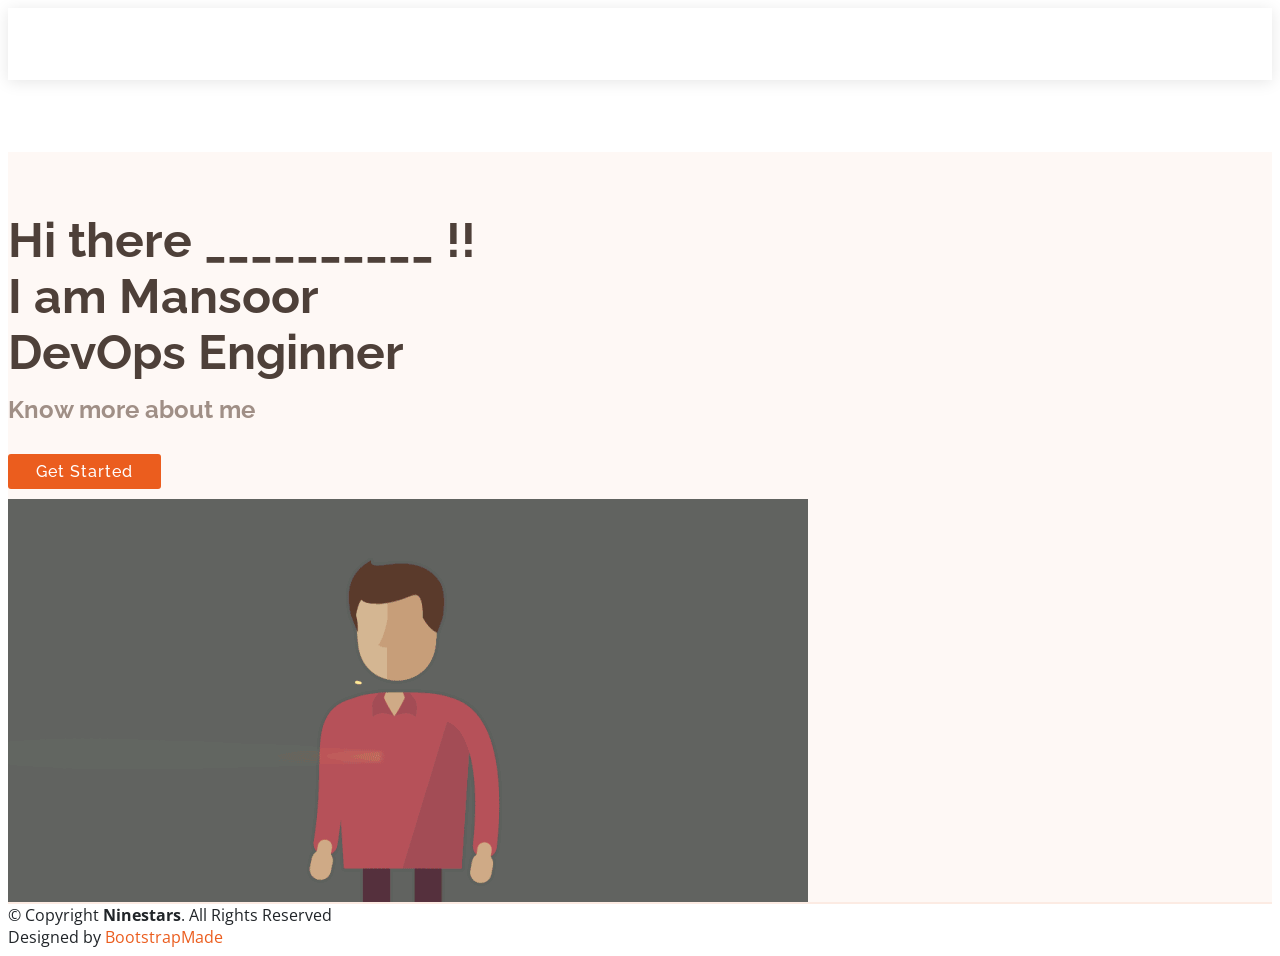
==== index.html @ b48081fa "new" ====
<!DOCTYPE html>
<html lang="en">

<head>
  <meta charset="utf-8">
  <meta content="width=device-width, initial-scale=1.0" name="viewport">

  <title>Mansoor Ali</title>
  <meta content="" name="description">
  <meta content="" name="keywords">

  <!-- Favicons -->
  <link href="assets/img/favicon.png" rel="icon">
  <link href="assets/img/apple-touch-icon.png" rel="apple-touch-icon">

  <!-- Google Fonts -->
  <link href="https://fonts.googleapis.com/css?family=Open+Sans:300,300i,400,400i,600,600i,700,700i|Raleway:300,300i,400,400i,600,600i,700,700i" rel="stylesheet">

  <!-- Vendor CSS Files -->
  <link href="assets/vendor/aos/aos.css" rel="stylesheet">
  <link href="assets/vendor/bootstrap/css/bootstrap.min.css" rel="stylesheet">
  <link href="assets/vendor/bootstrap-icons/bootstrap-icons.css" rel="stylesheet">
  <link href="assets/vendor/boxicons/css/boxicons.min.css" rel="stylesheet">
  <link href="assets/vendor/glightbox/css/glightbox.min.css" rel="stylesheet">
  <link href="assets/vendor/swiper/swiper-bundle.min.css" rel="stylesheet">

  <!-- Template Main CSS File -->
  <link href="assets/css/style.css" rel="stylesheet">

  <!-- =======================================================
  * Template Name: Ninestars - v4.1.0
  * Template URL: https://bootstrapmade.com/ninestars-free-bootstrap-3-theme-for-creative/
  * Author: BootstrapMade.com
  * License: https://bootstrapmade.com/license/
  ======================================================== -->
</head>

<body>

  <!-- ======= Header ======= -->
  <header id="header" class="fixed-top d-flex align-items-center">
    <div class="container d-flex align-items-center justify-content-between">

      <div class="logo">
        <h1 class="text-light"><a href="index.html"><span></span></a></h1>
        <!-- Uncomment below if you prefer to use an image logo -->
        <!-- <a href="index.html"><img src="assets/img/logo.png" alt="" class="img-fluid"></a>-->
      </div>
<!--
      <nav id="navbar" class="navbar">
        <ul>
          <li><a class="nav-link scrollto active" href="#hero">Home</a></li>
          <li><a class="nav-link scrollto" href="#about">About Us</a></li>
          <li><a class="nav-link scrollto" href="#services">Services</a></li>
          <li><a class="nav-link scrollto" href="#portfolio">Portfolio</a></li>
          <li><a class="nav-link scrollto" href="#team">Team</a></li>
          <li class="dropdown"><a href="#"><span>Drop Down</span> <i class="bi bi-chevron-down"></i></a>
            <ul>
              <li><a href="#">Drop Down 1</a></li>
              <li class="dropdown"><a href="#"><span>Deep Drop Down</span> <i class="bi bi-chevron-right"></i></a>
                <ul>
                  <li><a href="#">Deep Drop Down 1</a></li>
                  <li><a href="#">Deep Drop Down 2</a></li>
                  <li><a href="#">Deep Drop Down 3</a></li>
                  <li><a href="#">Deep Drop Down 4</a></li>
                  <li><a href="#">Deep Drop Down 5</a></li>
                </ul>
              </li>
              <li><a href="#">Drop Down 2</a></li>
              <li><a href="#">Drop Down 3</a></li>
              <li><a href="#">Drop Down 4</a></li>
            </ul>
          </li>
          <li><a class="nav-link scrollto" href="#contact">Contact</a></li>
          <li><a class="getstarted scrollto" href="#about">Get Started</a></li>
        </ul>
        <i class="bi bi-list mobile-nav-toggle"></i>
      </nav>
    -->
    </div>
  </header><!-- End Header -->

  <!-- ======= Hero Section ======= -->
  <section id="hero" class="d-flex align-items-center">

    <div class="container">
      <div class="row gy-4">
        <div class="col-lg-6 order-2 order-lg-1 d-flex flex-column justify-content-center">
          <h1>Hi there __________ !!</h1>
          <h1>I am Mansoor</h1>
          <h1>DevOps Enginner</h1>
          <div>
            <h2>Know more about me</h2>
            <a href="#about" class="btn-get-started scrollto">Get Started</a>
          </div>
        </div>
        <div class="col-lg-6 order-1 order-lg-2 TssN.gif">
          <img src="assets/img/TssN.gif" class="img-fluid animated" alt="">
        </div>
      </div>
    </div>

  </section><!-- End Hero -->

  <main id="main">

    <!-- ======= About Section ======= 
    <section id="about" class="about">
      <div class="container">

        <div class="row justify-content-between">
          <div class="col-lg-5 d-flex align-items-center justify-content-center about-img">
            <img src="assets/img/about-img.svg" class="img-fluid" alt="" data-aos="zoom-in">
          </div>
          <div class="col-lg-6 pt-5 pt-lg-0">
            <h3 data-aos="fade-up">Voluptatem dignissimos provident quasi</h3>
            <p data-aos="fade-up" data-aos-delay="100">
              Lorem ipsum dolor sit amet, consectetur adipiscing elit, sed do eiusmod tempor incididunt ut labore et dolore magna aliqua. Duis aute irure dolor in reprehenderit
            </p>
            <div class="row">
              <div class="col-md-6" data-aos="fade-up" data-aos-delay="100">
                <i class="bx bx-receipt"></i>
                <h4>Corporis voluptates sit</h4>
                <p>Consequuntur sunt aut quasi enim aliquam quae harum pariatur laboris nisi ut aliquip</p>
              </div>
              <div class="col-md-6" data-aos="fade-up" data-aos-delay="200">
                <i class="bx bx-cube-alt"></i>
                <h4>Ullamco laboris nisi</h4>
                <p>Excepteur sint occaecat cupidatat non proident, sunt in culpa qui officia deserunt</p>
              </div>
            </div>
          </div>
        </div>

      </div>
    </section> End About Section -->

    <!-- ======= Services Section ======= 
    <section id="services" class="services section-bg">
      <div class="container" data-aos="fade-up">

        <div class="section-title">
          <h2>Services</h2>
          <p>Check out the great services we offer</p>
        </div>

        <div class="row">
          <div class="col-md-6 col-lg-3 d-flex align-items-stretch" data-aos="zoom-in" data-aos-delay="100">
            <div class="icon-box">
              <div class="icon"><i class="bx bxl-dribbble"></i></div>
              <h4 class="title"><a href="">Lorem Ipsum</a></h4>
              <p class="description">Voluptatum deleniti atque corrupti quos dolores et quas molestias excepturi sint occaecati cupiditate</p>
            </div>
          </div>

          <div class="col-md-6 col-lg-3 d-flex align-items-stretch" data-aos="zoom-in" data-aos-delay="200">
            <div class="icon-box">
              <div class="icon"><i class="bx bx-file"></i></div>
              <h4 class="title"><a href="">Sed ut perspiciatis</a></h4>
              <p class="description">Duis aute irure dolor in reprehenderit in voluptate velit esse cillum dolore eu fugiat nulla</p>
            </div>
          </div>

          <div class="col-md-6 col-lg-3 d-flex align-items-stretch" data-aos="zoom-in" data-aos-delay="300">
            <div class="icon-box">
              <div class="icon"><i class="bx bx-tachometer"></i></div>
              <h4 class="title"><a href="">Magni Dolores</a></h4>
              <p class="description">Excepteur sint occaecat cupidatat non proident, sunt in culpa qui officia deserunt mollit anim</p>
            </div>
          </div>

          <div class="col-md-6 col-lg-3 d-flex align-items-stretch" data-aos="zoom-in" data-aos-delay="400">
            <div class="icon-box">
              <div class="icon"><i class="bx bx-world"></i></div>
              <h4 class="title"><a href="">Nemo Enim</a></h4>
              <p class="description">At vero eos et accusamus et iusto odio dignissimos ducimus qui blanditiis praesentium voluptatum</p>
            </div>
          </div>

        </div>

      </div>
    </section> End Services Section -->

    <!-- ======= Portfolio Section ======= 
    <section id="portfolio" class="portfolio">
      <div class="container" data-aos="fade-up">

        <div class="section-title">
          <h2>Portfolio</h2>
          <p>Check out our beautifull portfolio</p>
        </div>

        <div class="row" data-aos="fade-up" data-aos-delay="100">
          <div class="col-lg-12">
            <ul id="portfolio-flters">
              <li data-filter="*" class="filter-active">All</li>
              <li data-filter=".filter-app">App</li>
              <li data-filter=".filter-card">Card</li>
              <li data-filter=".filter-web">Web</li>
            </ul>
          </div>
        </div>

        <div class="row portfolio-container" data-aos="fade-up" data-aos-delay="200">

          <div class="col-lg-4 col-md-6 portfolio-item filter-app">
            <div class="portfolio-wrap">
              <img src="assets/img/portfolio/portfolio-1.jpg" class="img-fluid" alt="">
              <div class="portfolio-links">
                <a href="assets/img/portfolio/portfolio-1.jpg" data-galleryery="portfolioGallery" class="portfolio-lightbox" title="App 1"><i class="bi bi-plus"></i></a>
                <a href="portfolio-details.html" title="More Details"><i class="bi bi-link"></i></a>
              </div>
              <div class="portfolio-info">
                <h4>App 1</h4>
                <p>App</p>
              </div>
            </div>
          </div>

          <div class="col-lg-4 col-md-6 portfolio-item filter-web">
            <div class="portfolio-wrap">
              <img src="assets/img/portfolio/portfolio-2.jpg" class="img-fluid" alt="">
              <div class="portfolio-links">
                <a href="assets/img/portfolio/portfolio-2.jpg" data-galleryery="portfolioGallery" class="portfolio-lightbox" title="Web 3"><i class="bi bi-plus"></i></a>
                <a href="portfolio-details.html" title="More Details"><i class="bi bi-link"></i></a>
              </div>
              <div class="portfolio-info">
                <h4>Web 3</h4>
                <p>Web</p>
              </div>
            </div>
          </div>

          <div class="col-lg-4 col-md-6 portfolio-item filter-app">
            <div class="portfolio-wrap">
              <img src="assets/img/portfolio/portfolio-3.jpg" class="img-fluid" alt="">
              <div class="portfolio-links">
                <a href="assets/img/portfolio/portfolio-3.jpg" data-galleryery="portfolioGallery" class="portfolio-lightbox" title="App 2"><i class="bi bi-plus"></i></a>
                <a href="portfolio-details.html" title="More Details"><i class="bi bi-link"></i></a>
              </div>
              <div class="portfolio-info">
                <h4>App 2</h4>
                <p>App</p>
              </div>
            </div>
          </div>

          <div class="col-lg-4 col-md-6 portfolio-item filter-card">
            <div class="portfolio-wrap">
              <img src="assets/img/portfolio/portfolio-4.jpg" class="img-fluid" alt="">
              <div class="portfolio-links">
                <a href="assets/img/portfolio/portfolio-4.jpg" data-galleryery="portfolioGallery" class="portfolio-lightbox" title="Card 2"><i class="bi bi-plus"></i></a>
                <a href="portfolio-details.html" title="More Details"><i class="bi bi-link"></i></a>
              </div>
              <div class="portfolio-info">
                <h4>Card 2</h4>
                <p>Card</p>
              </div>
            </div>
          </div>

          <div class="col-lg-4 col-md-6 portfolio-item filter-web">
            <div class="portfolio-wrap">
              <img src="assets/img/portfolio/portfolio-5.jpg" class="img-fluid" alt="">
              <div class="portfolio-links">
                <a href="assets/img/portfolio/portfolio-5.jpg" data-galleryery="portfolioGallery" class="portfolio-lightbox" title="Web 2"><i class="bi bi-plus"></i></a>
                <a href="portfolio-details.html" title="More Details"><i class="bi bi-link"></i></a>
              </div>
              <div class="portfolio-info">
                <h4>Web 2</h4>
                <p>Web</p>
              </div>
            </div>
          </div>

          <div class="col-lg-4 col-md-6 portfolio-item filter-app">
            <div class="portfolio-wrap">
              <img src="assets/img/portfolio/portfolio-6.jpg" class="img-fluid" alt="">
              <div class="portfolio-links">
                <a href="assets/img/portfolio/portfolio-6.jpg" data-galleryery="portfolioGallery" class="portfolio-lightbox" title="App 3"><i class="bi bi-plus"></i></a>
                <a href="portfolio-details.html" title="More Details"><i class="bi bi-link"></i></a>
              </div>
              <div class="portfolio-info">
                <h4>App 3</h4>
                <p>App</p>
              </div>
            </div>
          </div>

          <div class="col-lg-4 col-md-6 portfolio-item filter-card">
            <div class="portfolio-wrap">
              <img src="assets/img/portfolio/portfolio-7.jpg" class="img-fluid" alt="">
              <div class="portfolio-links">
                <a href="assets/img/portfolio/portfolio-7.jpg" data-galleryery="portfolioGallery" class="portfolio-lightbox" title="Card 1"><i class="bi bi-plus"></i></a>
                <a href="portfolio-details.html" title="More Details"><i class="bi bi-link"></i></a>
              </div>
              <div class="portfolio-info">
                <h4>Card 1</h4>
                <p>Card</p>
              </div>
            </div>
          </div>

          <div class="col-lg-4 col-md-6 portfolio-item filter-card">
            <div class="portfolio-wrap">
              <img src="assets/img/portfolio/portfolio-8.jpg" class="img-fluid" alt="">
              <div class="portfolio-links">
                <a href="assets/img/portfolio/portfolio-8.jpg" data-galleryery="portfolioGallery" class="portfolio-lightbox" title="Card 3"><i class="bi bi-plus"></i></a>
                <a href="portfolio-details.html" title="More Details"><i class="bi bi-link"></i></a>
              </div>
              <div class="portfolio-info">
                <h4>Card 3</h4>
                <p>Card</p>
              </div>
            </div>
          </div>

          <div class="col-lg-4 col-md-6 portfolio-item filter-web">
            <div class="portfolio-wrap">
              <img src="assets/img/portfolio/portfolio-9.jpg" class="img-fluid" alt="">
              <div class="portfolio-links">
                <a href="assets/img/portfolio/portfolio-9.jpg" data-galleryery="portfolioGallery" class="portfolio-lightbox" title="Web 3"><i class="bi bi-plus"></i></a>
                <a href="portfolio-details.html" title="More Details"><i class="bi bi-link"></i></a>
              </div>
              <div class="portfolio-info">
                <h4>Web 3</h4>
                <p>Web</p>
              </div>
            </div>
          </div>

        </div>

      </div>
    </section> End Portfolio Section -->

    <!-- ======= F.A.Q Section ======= 
    <section id="faq" class="faq section-bg">
      <div class="container" data-aos="fade-up">

        <div class="section-title">
          <h2>F.A.Q</h2>
          <p>Frequently Asked Questions</p>
        </div>

        <ul class="faq-list" data-aos="fade-up" data-aos-delay="100">

          <li>
            <div data-bs-toggle="collapse" class="collapsed question" href="#faq1">Non consectetur a erat nam at lectus urna duis? <i class="bi bi-chevron-down icon-show"></i><i class="bi bi-chevron-up icon-close"></i></div>
            <div id="faq1" class="collapse" data-bs-parent=".faq-list">
              <p>
                Feugiat pretium nibh ipsum consequat. Tempus iaculis urna id volutpat lacus laoreet non curabitur gravida. Venenatis lectus magna fringilla urna porttitor rhoncus dolor purus non.
              </p>
            </div>
          </li>

          <li>
            <div data-bs-toggle="collapse" href="#faq2" class="collapsed question">Feugiat scelerisque varius morbi enim nunc faucibus a pellentesque? <i class="bi bi-chevron-down icon-show"></i><i class="bi bi-chevron-up icon-close"></i></div>
            <div id="faq2" class="collapse" data-bs-parent=".faq-list">
              <p>
                Dolor sit amet consectetur adipiscing elit pellentesque habitant morbi. Id interdum velit laoreet id donec ultrices. Fringilla phasellus faucibus scelerisque eleifend donec pretium. Est pellentesque elit ullamcorper dignissim. Mauris ultrices eros in cursus turpis massa tincidunt dui.
              </p>
            </div>
          </li>

          <li>
            <div data-bs-toggle="collapse" href="#faq3" class="collapsed question">Dolor sit amet consectetur adipiscing elit pellentesque habitant morbi? <i class="bi bi-chevron-down icon-show"></i><i class="bi bi-chevron-up icon-close"></i></div>
            <div id="faq3" class="collapse" data-bs-parent=".faq-list">
              <p>
                Eleifend mi in nulla posuere sollicitudin aliquam ultrices sagittis orci. Faucibus pulvinar elementum integer enim. Sem nulla pharetra diam sit amet nisl suscipit. Rutrum tellus pellentesque eu tincidunt. Lectus urna duis convallis convallis tellus. Urna molestie at elementum eu facilisis sed odio morbi quis
              </p>
            </div>
          </li>

          <li>
            <div data-bs-toggle="collapse" href="#faq4" class="collapsed question">Ac odio tempor orci dapibus. Aliquam eleifend mi in nulla? <i class="bi bi-chevron-down icon-show"></i><i class="bi bi-chevron-up icon-close"></i></div>
            <div id="faq4" class="collapse" data-bs-parent=".faq-list">
              <p>
                Dolor sit amet consectetur adipiscing elit pellentesque habitant morbi. Id interdum velit laoreet id donec ultrices. Fringilla phasellus faucibus scelerisque eleifend donec pretium. Est pellentesque elit ullamcorper dignissim. Mauris ultrices eros in cursus turpis massa tincidunt dui.
              </p>
            </div>
          </li>

          <li>
            <div data-bs-toggle="collapse" href="#faq5" class="collapsed question">Tempus quam pellentesque nec nam aliquam sem et tortor consequat? <i class="bi bi-chevron-down icon-show"></i><i class="bi bi-chevron-up icon-close"></i></div>
            <div id="faq5" class="collapse" data-bs-parent=".faq-list">
              <p>
                Molestie a iaculis at erat pellentesque adipiscing commodo. Dignissim suspendisse in est ante in. Nunc vel risus commodo viverra maecenas accumsan. Sit amet nisl suscipit adipiscing bibendum est. Purus gravida quis blandit turpis cursus in
              </p>
            </div>
          </li>

          <li>
            <div data-bs-toggle="collapse" href="#faq6" class="collapsed question">Tortor vitae purus faucibus ornare. Varius vel pharetra vel turpis nunc eget lorem dolor? <i class="bi bi-chevron-down icon-show"></i><i class="bi bi-chevron-up icon-close"></i></div>
            <div id="faq6" class="collapse" data-bs-parent=".faq-list">
              <p>
                Laoreet sit amet cursus sit amet dictum sit amet justo. Mauris vitae ultricies leo integer malesuada nunc vel. Tincidunt eget nullam non nisi est sit amet. Turpis nunc eget lorem dolor sed. Ut venenatis tellus in metus vulputate eu scelerisque. Pellentesque diam volutpat commodo sed egestas egestas fringilla phasellus faucibus. Nibh tellus molestie nunc non blandit massa enim nec.
              </p>
            </div>
          </li>

        </ul>

      </div>
    </section> End F.A.Q Section -->

    <!-- ======= Team Section ======= 
    <section id="team" class="team">
      <div class="container">

        <div class="section-title" data-aos="fade-up">
          <h2>Team</h2>
          <p>Our team is always here to help</p>
        </div>

        <div class="row">

          <div class="col-xl-3 col-lg-4 col-md-6" data-aos="zoom-in" data-aos-delay="100">
            <div class="member">
              <img src="assets/img/team/team-1.jpg" class="img-fluid" alt="">
              <div class="member-info">
                <div class="member-info-content">
                  <h4>Walter White</h4>
                  <span>Chief Executive Officer</span>
                </div>
                <div class="social">
                  <a href=""><i class="bi bi-twitter"></i></a>
                  <a href=""><i class="bi bi-facebook"></i></a>
                  <a href=""><i class="bi bi-instagram"></i></a>
                  <a href=""><i class="bi bi-linkedin"></i></a>
                </div>
              </div>
            </div>
          </div>

          <div class="col-xl-3 col-lg-4 col-md-6" data-aos="zoom-in" data-aos-delay="200">
            <div class="member">
              <img src="assets/img/team/team-2.jpg" class="img-fluid" alt="">
              <div class="member-info">
                <div class="member-info-content">
                  <h4>Sarah Jhonson</h4>
                  <span>Product Manager</span>
                </div>
                <div class="social">
                  <a href=""><i class="bi bi-twitter"></i></a>
                  <a href=""><i class="bi bi-facebook"></i></a>
                  <a href=""><i class="bi bi-instagram"></i></a>
                  <a href=""><i class="bi bi-linkedin"></i></a>
                </div>
              </div>
            </div>
          </div>

          <div class="col-xl-3 col-lg-4 col-md-6" data-aos="zoom-in" data-aos-delay="300">
            <div class="member">
              <img src="assets/img/team/team-3.jpg" class="img-fluid" alt="">
              <div class="member-info">
                <div class="member-info-content">
                  <h4>William Anderson</h4>
                  <span>CTO</span>
                </div>
                <div class="social">
                  <a href=""><i class="bi bi-twitter"></i></a>
                  <a href=""><i class="bi bi-facebook"></i></a>
                  <a href=""><i class="bi bi-instagram"></i></a>
                  <a href=""><i class="bi bi-linkedin"></i></a>
                </div>
              </div>
            </div>
          </div>

          <div class="col-xl-3 col-lg-4 col-md-6" data-aos="zoom-in" data-aos-delay="400">
            <div class="member">
              <img src="assets/img/team/team-4.jpg" class="img-fluid" alt="">
              <div class="member-info">
                <div class="member-info-content">
                  <h4>Amanda Jepson</h4>
                  <span>Accountant</span>
                </div>
                <div class="social">
                  <a href=""><i class="bi bi-twitter"></i></a>
                  <a href=""><i class="bi bi-facebook"></i></a>
                  <a href=""><i class="bi bi-instagram"></i></a>
                  <a href=""><i class="bi bi-linkedin"></i></a>
                </div>
              </div>
            </div>
          </div>

        </div>

      </div>
    </section> End Team Section -->

    <!-- ======= Clients Section ======= 
    <section id="clients" class="clients section-bg">
      <div class="container" data-aos="fade-up">

        <div class="section-title">
          <h2>Clients</h2>
          <p>They trusted us</p>
        </div>

        <div class="clients-slider swiper-container" data-aos="fade-up" data-aos-delay="100">
          <div class="swiper-wrapper align-items-center">
            <div class="swiper-slide"><img src="assets/img/clients/client-1.png" class="img-fluid" alt=""></div>
            <div class="swiper-slide"><img src="assets/img/clients/client-2.png" class="img-fluid" alt=""></div>
            <div class="swiper-slide"><img src="assets/img/clients/client-3.png" class="img-fluid" alt=""></div>
            <div class="swiper-slide"><img src="assets/img/clients/client-4.png" class="img-fluid" alt=""></div>
            <div class="swiper-slide"><img src="assets/img/clients/client-5.png" class="img-fluid" alt=""></div>
            <div class="swiper-slide"><img src="assets/img/clients/client-6.png" class="img-fluid" alt=""></div>
            <div class="swiper-slide"><img src="assets/img/clients/client-7.png" class="img-fluid" alt=""></div>
            <div class="swiper-slide"><img src="assets/img/clients/client-8.png" class="img-fluid" alt=""></div>
          </div>
          <div class="swiper-pagination"></div>
        </div>

      </div>
    </section> End Clients Section -->

    <!-- ======= Contact Us Section ======= 
    <section id="contact" class="contact">
      <div class="container" data-aos="fade-up">

        <div class="section-title">
          <h2>Contact Us</h2>
          <p>Contact us the get started</p>
        </div>

        <div class="row">

          <div class="col-lg-5 d-flex align-items-stretch" data-aos="fade-up" data-aos-delay="100">
            <div class="info">
              <div class="address">
                <i class="bi bi-geo-alt"></i>
                <h4>Location:</h4>
                <p>A108 Adam Street, New York, NY 535022</p>
              </div>

              <div class="email">
                <i class="bi bi-envelope"></i>
                <h4>Email:</h4>
                <p>info@example.com</p>
              </div>

              <div class="phone">
                <i class="bi bi-phone"></i>
                <h4>Call:</h4>
                <p>+1 5589 55488 55s</p>
              </div>

              <iframe src="https://www.google.com/maps/embed?pb=!1m14!1m8!1m3!1d12097.433213460943!2d-74.0062269!3d40.7101282!3m2!1i1024!2i768!4f13.1!3m3!1m2!1s0x0%3A0xb89d1fe6bc499443!2sDowntown+Conference+Center!5e0!3m2!1smk!2sbg!4v1539943755621" frameborder="0" style="border:0; width: 100%; height: 290px;" allowfullscreen></iframe>
            </div>

          </div>

          <div class="col-lg-7 mt-5 mt-lg-0 d-flex align-items-stretch" data-aos="fade-up" data-aos-delay="200">
            <form action="forms/contact.php" method="post" role="form" class="php-email-form">
              <div class="row">
                <div class="form-group col-md-6">
                  <label for="name">Your Name</label>
                  <input type="text" name="name" class="form-control" id="name" placeholder="Your Name" required>
                </div>
                <div class="form-group col-md-6 mt-3 mt-md-0">
                  <label for="name">Your Email</label>
                  <input type="email" class="form-control" name="email" id="email" placeholder="Your Email" required>
                </div>
              </div>
              <div class="form-group mt-3">
                <label for="name">Subject</label>
                <input type="text" class="form-control" name="subject" id="subject" placeholder="Subject" required>
              </div>
              <div class="form-group mt-3">
                <label for="name">Message</label>
                <textarea class="form-control" name="message" rows="10" required></textarea>
              </div>
              <div class="my-3">
                <div class="loading">Loading</div>
                <div class="error-message"></div>
                <div class="sent-message">Your message has been sent. Thank you!</div>
              </div>
              <div class="text-center"><button type="submit">Send Message</button></div>
            </form>
          </div>

        </div>

      </div>
    </section> End Contact Us Section -->

  </main><!-- End #main -->

  <!-- ======= Footer ======= -->
  <!--
  <footer id="footer">

    <div class="footer-newsletter">
      <div class="container">
        <div class="row justify-content-center">
          <div class="col-lg-6">
            <h4>Join Our Newsletter</h4>
            <p>Tamen quem nulla quae legam multos aute sint culpa legam noster magna</p>
            <form action="" method="post">
              <input type="email" name="email"><input type="submit" value="Subscribe">
            </form>
          </div>
        </div>
      </div>
    </div>

    <div class="footer-top">
      <div class="container">
        <div class="row">

          <div class="col-lg-3 col-md-6 footer-contact">
            <h3>Ninestars</h3>
            <p>
              A108 Adam Street <br>
              New York, NY 535022<br>
              United States <br><br>
              <strong>Phone:</strong> +1 5589 55488 55<br>
              <strong>Email:</strong> info@example.com<br>
            </p>
          </div>

          <div class="col-lg-3 col-md-6 footer-links">
            <h4>Useful Links</h4>
            <ul>
              <li><i class="bx bx-chevron-right"></i> <a href="#">Home</a></li>
              <li><i class="bx bx-chevron-right"></i> <a href="#">About us</a></li>
              <li><i class="bx bx-chevron-right"></i> <a href="#">Services</a></li>
              <li><i class="bx bx-chevron-right"></i> <a href="#">Terms of service</a></li>
              <li><i class="bx bx-chevron-right"></i> <a href="#">Privacy policy</a></li>
            </ul>
          </div>

          <div class="col-lg-3 col-md-6 footer-links">
            <h4>Our Services</h4>
            <ul>
              <li><i class="bx bx-chevron-right"></i> <a href="#">Web Design</a></li>
              <li><i class="bx bx-chevron-right"></i> <a href="#">Web Development</a></li>
              <li><i class="bx bx-chevron-right"></i> <a href="#">Product Management</a></li>
              <li><i class="bx bx-chevron-right"></i> <a href="#">Marketing</a></li>
              <li><i class="bx bx-chevron-right"></i> <a href="#">Graphic Design</a></li>
            </ul>
          </div>

          <div class="col-lg-3 col-md-6 footer-links">
            <h4>Our Social Networks</h4>
            <p>Cras fermentum odio eu feugiat lide par naso tierra videa magna derita valies</p>
            <div class="social-links mt-3">
              <a href="#" class="twitter"><i class="bx bxl-twitter"></i></a>
              <a href="#" class="facebook"><i class="bx bxl-facebook"></i></a>
              <a href="#" class="instagram"><i class="bx bxl-instagram"></i></a>
              <a href="#" class="google-plus"><i class="bx bxl-skype"></i></a>
              <a href="#" class="linkedin"><i class="bx bxl-linkedin"></i></a>
            </div>
          </div>

        </div>
      </div>
    </div>
  -->
    <div class="container py-4">
      <div class="copyright">
        &copy; Copyright <strong><span>Ninestars</span></strong>. All Rights Reserved
      </div>
  
      <div class="credits">
        <!-- All the links in the footer should remain intact. -->
        <!-- You can delete the links only if you purchased the pro version. -->
        <!-- Licensing information: https://bootstrapmade.com/license/ -->
        <!-- Purchase the pro version with working PHP/AJAX contact form: https://bootstrapmade.com/ninestars-free-bootstrap-3-theme-for-creative/ -->
        Designed by <a href="https://bootstrapmade.com/">BootstrapMade</a>
      </div>
    </div>
  </footer><!-- End Footer -->

  <a href="#" class="back-to-top d-flex align-items-center justify-content-center"><i class="bi bi-arrow-up-short"></i></a>

  <!-- Vendor JS Files -->
  <script src="assets/vendor/aos/aos.js"></script>
  <script src="assets/vendor/bootstrap/js/bootstrap.bundle.min.js"></script>
  <script src="assets/vendor/glightbox/js/glightbox.min.js"></script>
  <script src="assets/vendor/isotope-layout/isotope.pkgd.min.js"></script>
  <script src="assets/vendor/php-email-form/validate.js"></script>
  <script src="assets/vendor/swiper/swiper-bundle.min.js"></script>

  <!-- Template Main JS File -->
  <script src="assets/js/main.js"></script>

</body>

</html>
---- assets/css/style.css ----
/**
* Template Name: Ninestars - v4.1.0
* Template URL: https://bootstrapmade.com/ninestars-free-bootstrap-3-theme-for-creative/
* Author: BootstrapMade.com
* License: https://bootstrapmade.com/license/
*/

/*--------------------------------------------------------------
# General
--------------------------------------------------------------*/
body {
  font-family: "Open Sans", sans-serif;
  color: #212529;
}

a {
  color: #eb5d1e;
  text-decoration: none;
}

a:hover {
  color: #ef7f4d;
  text-decoration: none;
}

h1, h2, h3, h4, h5, h6, .font-primary {
  font-family: "Raleway", sans-serif;
}

/*--------------------------------------------------------------
# Back to top button
--------------------------------------------------------------*/
.back-to-top {
  position: fixed;
  visibility: hidden;
  opacity: 0;
  right: 15px;
  bottom: 15px;
  z-index: 99999;
  background: #eb5d1e;
  width: 40px;
  height: 40px;
  border-radius: 4px;
  transition: all 0.4s;
}

.back-to-top i {
  font-size: 24px;
  color: #fff;
  line-height: 0;
}

.back-to-top:hover {
  background: #ee7843;
  color: #fff;
}

.back-to-top.active {
  visibility: visible;
  opacity: 1;
}

/*--------------------------------------------------------------
# Disable aos animation delay on mobile devices
--------------------------------------------------------------*/
@media screen and (max-width: 768px) {
  [data-aos-delay] {
    transition-delay: 0 !important;
  }
}

/*--------------------------------------------------------------
# Header
--------------------------------------------------------------*/
#header {
  height: 72px;
  transition: all 0.5s;
  z-index: 997;
  transition: all 0.5s;
  background: #fff;
  box-shadow: 0px 2px 15px rgba(0, 0, 0, 0.1);
}

#header .logo h1 {
  font-size: 30px;
  margin: 0;
  line-height: 1;
  font-weight: 400;
  letter-spacing: 2px;
}

#header .logo h1 a, #header .logo h1 a:hover {
  color: #7a6960;
  text-decoration: none;
}

#header .logo img {
  padding: 0;
  margin: 0;
  max-height: 40px;
}

#main {
  margin-top: 72px;
}

/*--------------------------------------------------------------
# Navigation Menu
--------------------------------------------------------------*/
/**
* Desktop Navigation 
*/
.navbar {
  padding: 0;
}

.navbar ul {
  margin: 0;
  padding: 0;
  display: flex;
  list-style: none;
  align-items: center;
}

.navbar li {
  position: relative;
}

.navbar a {
  display: flex;
  align-items: center;
  justify-content: space-between;
  padding: 10px 0 10px 30px;
  font-size: 15px;
  color: #4e4039;
  white-space: nowrap;
  transition: 0.3s;
}

.navbar a i {
  font-size: 12px;
  line-height: 0;
  margin-left: 5px;
}

.navbar a:hover, .navbar .active, .navbar li:hover > a {
  color: #eb5d1e;
}

.navbar .getstarted {
  background: #eb5d1e;
  color: #fff;
  padding: 10px 25px;
  margin-left: 30px;
  border-radius: 50px;
}

.navbar .getstarted:hover {
  color: #fff;
  background: #ee7843;
}

.navbar .dropdown ul {
  display: block;
  position: absolute;
  left: 14px;
  top: calc(100% + 30px);
  margin: 0;
  padding: 10px 0;
  z-index: 99;
  opacity: 0;
  visibility: hidden;
  background: #fff;
  box-shadow: 0px 0px 30px rgba(127, 137, 161, 0.25);
  transition: 0.3s;
}

.navbar .dropdown ul li {
  min-width: 200px;
}

.navbar .dropdown ul a {
  padding: 10px 20px;
  font-size: 15px;
  text-transform: none;
}

.navbar .dropdown ul a i {
  font-size: 12px;
}

.navbar .dropdown ul a:hover, .navbar .dropdown ul .active:hover, .navbar .dropdown ul li:hover > a {
  color: #eb5d1e;
}

.navbar .dropdown:hover > ul {
  opacity: 1;
  top: 100%;
  visibility: visible;
}

.navbar .dropdown .dropdown ul {
  top: 0;
  left: calc(100% - 30px);
  visibility: hidden;
}

.navbar .dropdown .dropdown:hover > ul {
  opacity: 1;
  top: 0;
  left: 100%;
  visibility: visible;
}

@media (max-width: 1366px) {
  .navbar .dropdown .dropdown ul {
    left: -90%;
  }
  .navbar .dropdown .dropdown:hover > ul {
    left: -100%;
  }
}

/**
* Mobile Navigation 
*/
.mobile-nav-toggle {
  color: #7a6960;
  font-size: 28px;
  cursor: pointer;
  display: none;
  line-height: 0;
  transition: 0.5s;
}

.mobile-nav-toggle.bi-x {
  color: #fff;
}

@media (max-width: 991px) {
  .mobile-nav-toggle {
    display: block;
  }
  .navbar ul {
    display: none;
  }
}

.navbar-mobile {
  position: fixed;
  overflow: hidden;
  top: 0;
  right: 0;
  left: 0;
  bottom: 0;
  background: rgba(78, 64, 57, 0.9);
  transition: 0.3s;
}

.navbar-mobile .mobile-nav-toggle {
  position: absolute;
  top: 15px;
  right: 15px;
}

.navbar-mobile ul {
  display: block;
  position: absolute;
  top: 55px;
  right: 15px;
  bottom: 15px;
  left: 15px;
  padding: 10px 0;
  background-color: #fff;
  overflow-y: auto;
  transition: 0.3s;
}

.navbar-mobile a {
  padding: 10px 20px;
  font-size: 15px;
  color: #7a6960;
}

.navbar-mobile a:hover, .navbar-mobile .active, .navbar-mobile li:hover > a {
  color: #eb5d1e;
}

.navbar-mobile .getstarted {
  margin: 15px;
}

.navbar-mobile .dropdown ul {
  position: static;
  display: none;
  margin: 10px 20px;
  padding: 10px 0;
  z-index: 99;
  opacity: 1;
  visibility: visible;
  background: #fff;
  box-shadow: 0px 0px 30px rgba(127, 137, 161, 0.25);
}

.navbar-mobile .dropdown ul li {
  min-width: 200px;
}

.navbar-mobile .dropdown ul a {
  padding: 10px 20px;
}

.navbar-mobile .dropdown ul a i {
  font-size: 12px;
}

.navbar-mobile .dropdown ul a:hover, .navbar-mobile .dropdown ul .active:hover, .navbar-mobile .dropdown ul li:hover > a {
  color: #eb5d1e;
}

.navbar-mobile .dropdown > .dropdown-active {
  display: block;
}

/*--------------------------------------------------------------
# Hero Section
--------------------------------------------------------------*/
#hero {
  width: 100%;
  height: 70vh;
  background: #fef8f5;
  border-bottom: 2px solid #fcebe3;
  margin: 72px 0 -72px 0;
}

#hero h1 {
  margin: 0;
  font-size: 48px;
  font-weight: 700;
  line-height: 56px;
  color: #4e4039;
}

#hero h2 {
  color: #a08f86;
  margin: 15px 0 0 0;
  font-size: 24px;
}

#hero .btn-get-started {
  font-family: "Raleway", sans-serif;
  font-weight: 500;
  font-size: 16px;
  letter-spacing: 1px;
  display: inline-block;
  padding: 8px 28px;
  border-radius: 3px;
  transition: 0.5s;
  margin-top: 30px;
  color: #fff;
  background: #eb5d1e;
}

#hero .btn-get-started:hover {
  background: #ef7f4d;
}

#hero .animated {
  animation: up-down 2s ease-in-out infinite alternate-reverse both;
}

@media (max-width: 991px) {
  #hero {
    height: calc(100vh - 72px);
  }
  #hero .animated {
    -webkit-animation: none;
    animation: none;
  }
  #hero .hero-img {
    text-align: center;
  }
  #hero .hero-img img {
    width: 50%;
  }
}

@media (max-width: 768px) {
  #hero h1 {
    font-size: 28px;
    line-height: 36px;
  }
  #hero h2 {
    font-size: 18px;
    line-height: 24px;
  }
  #hero .hero-img img {
    width: 70%;
  }
}

@media (max-width: 575px) {
  #hero .hero-img img {
    width: 80%;
  }
}

@media (max-height: 600px) {
  #hero {
    height: calc(120vh);
  }
}

@-webkit-keyframes up-down {
  0% {
    transform: translateY(10px);
  }
  100% {
    transform: translateY(-10px);
  }
}

@keyframes up-down {
  0% {
    transform: translateY(10px);
  }
  100% {
    transform: translateY(-10px);
  }
}

/*--------------------------------------------------------------
# Sections General
--------------------------------------------------------------*/
section {
  padding: 60px 0;
  overflow: hidden;
}

.section-bg {
  background-color: #fef8f5;
}

.section-title {
  text-align: center;
  padding-bottom: 30px;
}

.section-title h2 {
  font-size: 24px;
  font-weight: 700;
  padding-bottom: 0;
  line-height: 1px;
  margin-bottom: 15px;
  color: #c2b7b1;
}

.section-title p {
  padding-bottom: 15px;
  margin-bottom: 15px;
  position: relative;
  font-size: 32px;
  font-weight: 700;
  color: #4e4039;
}

.section-title p::after {
  content: '';
  position: absolute;
  display: block;
  width: 60px;
  height: 2px;
  background: #eb5d1e;
  bottom: 0;
  left: calc(50% - 30px);
}

/*--------------------------------------------------------------
# Breadcrumbs
--------------------------------------------------------------*/
.breadcrumbs {
  padding: 15px 0;
  background-color: #fef5f1;
  min-height: 40px;
}

.breadcrumbs h2 {
  font-size: 24px;
  font-weight: 300;
}

.breadcrumbs ol {
  display: flex;
  flex-wrap: wrap;
  list-style: none;
  padding: 0;
  margin: 0;
  font-size: 14px;
}

.breadcrumbs ol li + li {
  padding-left: 10px;
}

.breadcrumbs ol li + li::before {
  display: inline-block;
  padding-right: 10px;
  color: #6c757d;
  content: "/";
}

@media (max-width: 768px) {
  .breadcrumbs .d-flex {
    display: block !important;
  }
  .breadcrumbs ol {
    display: block;
  }
  .breadcrumbs ol li {
    display: inline-block;
  }
}

/*--------------------------------------------------------------
# About
--------------------------------------------------------------*/
.about h3 {
  font-weight: 700;
  font-size: 34px;
  color: #4e4039;
}

.about h4 {
  font-size: 20px;
  font-weight: 700;
  margin-top: 5px;
  color: #7a6960;
}

.about i {
  font-size: 48px;
  margin-top: 15px;
  color: #f39e7a;
}

.about p {
  font-size: 15px;
  color: #5a6570;
}

@media (max-width: 991px) {
  .about .about-img img {
    max-width: 70%;
  }
}

@media (max-width: 767px) {
  .about .about-img img {
    max-width: 90%;
  }
}

/*--------------------------------------------------------------
# Services
--------------------------------------------------------------*/
.services .icon-box {
  padding: 30px;
  position: relative;
  overflow: hidden;
  margin: 0  0 40px 0;
  background: #fff;
  box-shadow: 0 10px 29px 0 rgba(68, 88, 144, 0.1);
  transition: all 0.3s ease-in-out;
  border-radius: 15px;
  text-align: center;
  border-bottom: 3px solid #fff;
}

.services .icon-box:hover {
  transform: translateY(-5px);
  border-color: #ef7f4d;
}

.services .icon i {
  font-size: 48px;
  line-height: 1;
  margin-bottom: 15px;
  color: #ef7f4d;
}

.services .title {
  font-weight: 700;
  margin-bottom: 15px;
  font-size: 18px;
}

.services .title a {
  color: #111;
}

.services .description {
  font-size: 15px;
  line-height: 28px;
  margin-bottom: 0;
}

/*--------------------------------------------------------------
# Portfolio
--------------------------------------------------------------*/
.portfolio .portfolio-item {
  margin-bottom: 30px;
}

.portfolio #portfolio-flters {
  padding: 0;
  margin: 0 0 35px 0;
  list-style: none;
  text-align: center;
}

.portfolio #portfolio-flters li {
  cursor: pointer;
  margin: 0 15px 15px 0;
  display: inline-block;
  padding: 5px;
  font-size: 16px;
  font-weight: 600;
  line-height: 20px;
  color: #212529;
  margin-bottom: 5px;
  transition: all 0.3s ease-in-out;
}

.portfolio #portfolio-flters li:hover, .portfolio #portfolio-flters li.filter-active {
  color: #eb5d1e;
}

.portfolio #portfolio-flters li:last-child {
  margin-right: 0;
}

.portfolio .portfolio-wrap {
  transition: 0.3s;
  position: relative;
  overflow: hidden;
  border-radius: 8px;
  z-index: 1;
}

.portfolio .portfolio-wrap::before {
  content: "";
  background: rgba(122, 105, 96, 0.6);
  position: absolute;
  left: 100%;
  right: 0;
  top: 0;
  bottom: 0;
  transition: all ease-in-out 0.3s;
  z-index: 2;
}

.portfolio .portfolio-wrap img {
  transition: 0.3s;
  position: relative;
  z-index: 1;
}

.portfolio .portfolio-wrap .portfolio-links {
  opacity: 0;
  left: 0;
  right: 0;
  top: calc(50% - 32px);
  text-align: center;
  z-index: 3;
  position: absolute;
  transition: all ease-in-out 0.3s;
}

.portfolio .portfolio-wrap .portfolio-links a {
  color: #eb5d1e;
  margin: 0 4px;
  line-height: 0;
  background-color: #fff;
  padding-top: 6px;
  padding-right: 1px;
  border-radius: 50px;
  text-align: center;
  width: 32px;
  height: 32px;
  display: inline-block;
  transition: 0.3s;
}

.portfolio .portfolio-wrap .portfolio-links a i {
  line-height: 0;
  font-size: 20px;
}

.portfolio .portfolio-wrap .portfolio-links a:hover {
  background: #eb5d1e;
  color: #fff;
}

.portfolio .portfolio-wrap .portfolio-info {
  opacity: 0;
  position: absolute;
  bottom: -20px;
  left: 0;
  right: 0;
  text-align: center;
  z-index: 3;
  transition: all ease-in-out 0.3s;
}

.portfolio .portfolio-wrap .portfolio-info h4 {
  font-size: 20px;
  color: #fff;
  font-weight: 600;
}

.portfolio .portfolio-wrap .portfolio-info p {
  color: #ffffff;
  font-size: 14px;
  text-transform: uppercase;
}

.portfolio .portfolio-wrap:hover::before {
  left: 0;
}

.portfolio .portfolio-wrap:hover .portfolio-links {
  opacity: 1;
  top: calc(50% - 16px);
}

.portfolio .portfolio-wrap:hover .portfolio-info {
  opacity: 1;
  bottom: 0;
}

/*--------------------------------------------------------------
# Portfolio Details
--------------------------------------------------------------*/
.portfolio-details {
  padding-top: 40px;
}

.portfolio-details .portfolio-details-slider img {
  width: 100%;
}

.portfolio-details .portfolio-details-slider .swiper-pagination {
  margin-top: 20px;
  position: relative;
}

.portfolio-details .portfolio-details-slider .swiper-pagination .swiper-pagination-bullet {
  width: 12px;
  height: 12px;
  background-color: #fff;
  opacity: 1;
  border: 1px solid #eb5d1e;
}

.portfolio-details .portfolio-details-slider .swiper-pagination .swiper-pagination-bullet-active {
  background-color: #eb5d1e;
}

.portfolio-details .portfolio-info {
  padding: 30px;
  box-shadow: 0px 0 30px rgba(122, 105, 96, 0.08);
}

.portfolio-details .portfolio-info h3 {
  font-size: 22px;
  font-weight: 700;
  margin-bottom: 20px;
  padding-bottom: 20px;
  border-bottom: 1px solid #eee;
}

.portfolio-details .portfolio-info ul {
  list-style: none;
  padding: 0;
  font-size: 15px;
}

.portfolio-details .portfolio-info ul li + li {
  margin-top: 10px;
}

.portfolio-details .portfolio-description {
  padding-top: 30px;
}

.portfolio-details .portfolio-description h2 {
  font-size: 26px;
  font-weight: 700;
  margin-bottom: 20px;
}

.portfolio-details .portfolio-description p {
  padding: 0;
}

/*--------------------------------------------------------------
# F.A.Q
--------------------------------------------------------------*/
.faq {
  padding: 60px 0;
}

.faq .faq-list {
  padding: 0;
  list-style: none;
}

.faq .faq-list li {
  border-bottom: 1px solid #eae7e5;
  margin-bottom: 20px;
  padding-bottom: 20px;
}

.faq .faq-list .question {
  display: block;
  position: relative;
  font-family: #eb5d1e;
  font-size: 18px;
  line-height: 24px;
  font-weight: 400;
  font-weight: 600;
  padding-left: 25px;
  cursor: pointer;
  color: #c54811;
  transition: 0.3s;
}

.faq .faq-list i {
  font-size: 16px;
  position: absolute;
  left: 0;
  top: -2px;
}

.faq .faq-list p {
  margin-bottom: 0;
  padding: 10px 0 0 25px;
}

.faq .faq-list .icon-show {
  display: none;
}

.faq .faq-list .collapsed {
  color: #343a40;
}

.faq .faq-list .collapsed:hover {
  color: #eb5d1e;
}

.faq .faq-list .collapsed .icon-show {
  display: inline-block;
  transition: 0.6s;
}

.faq .faq-list .collapsed .icon-close {
  display: none;
  transition: 0.6s;
}

/*--------------------------------------------------------------
# Team
--------------------------------------------------------------*/
.team {
  background: #fff;
  padding: 60px 0;
}

.team .member {
  text-align: center;
  margin-bottom: 20px;
  background: #343a40;
  position: relative;
  overflow: hidden;
}

.team .member .member-info {
  opacity: 0;
  position: absolute;
  bottom: 0;
  top: 0;
  left: 0;
  right: 0;
  transition: 0.2s;
}

.team .member .member-info-content {
  position: absolute;
  left: 50px;
  right: 0;
  bottom: 0;
  transition: bottom 0.4s;
}

.team .member .member-info-content h4 {
  font-weight: 700;
  margin-bottom: 2px;
  font-size: 18px;
  color: #fff;
}

.team .member .member-info-content span {
  font-style: italic;
  display: block;
  font-size: 13px;
  color: #fff;
}

.team .member .social {
  position: absolute;
  left: -50px;
  top: 0;
  bottom: 0;
  width: 50px;
  transition: left ease-in-out 0.3s;
  background: rgba(78, 64, 57, 0.6);
  text-align: center;
}

.team .member .social a {
  transition: color 0.3s;
  display: block;
  color: #fff;
  margin-top: 15px;
}

.team .member .social a:hover {
  color: #eb5d1e;
}

.team .member .social i {
  font-size: 18px;
  margin: 0 2px;
}

.team .member:hover .member-info {
  background: linear-gradient(0deg, rgba(78, 64, 57, 0.95) 0%, rgba(78, 64, 57, 0.95) 15%, rgba(255, 255, 255, 0) 100%);
  opacity: 1;
  transition: 0.4s;
}

.team .member:hover .member-info-content {
  bottom: 30px;
  transition: bottom 0.4s;
}

.team .member:hover .social {
  left: 0;
  transition: left ease-in-out 0.3s;
}

/*--------------------------------------------------------------
# Clients
--------------------------------------------------------------*/
.clients .clients-slider .swiper-slide img {
  opacity: 0.5;
  transition: 0.3s;
}

.clients .clients-slider .swiper-slide img:hover {
  opacity: 1;
}

.clients .clients-slider .swiper-pagination {
  margin-top: 20px;
  position: relative;
}

.clients .clients-slider .swiper-pagination .swiper-pagination-bullet {
  width: 12px;
  height: 12px;
  background-color: #fff;
  opacity: 1;
  border: 1px solid #eb5d1e;
}

.clients .clients-slider .swiper-pagination .swiper-pagination-bullet-active {
  background-color: #eb5d1e;
}

/*--------------------------------------------------------------
# Contact Us
--------------------------------------------------------------*/
.contact .info {
  border-top: 3px solid #eb5d1e;
  border-bottom: 3px solid #eb5d1e;
  padding: 30px;
  background: #fff;
  width: 100%;
  box-shadow: 0 0 24px 0 rgba(0, 0, 0, 0.12);
}

.contact .info i {
  font-size: 20px;
  color: #eb5d1e;
  float: left;
  width: 44px;
  height: 44px;
  background: #fdf1ec;
  display: flex;
  justify-content: center;
  align-items: center;
  border-radius: 50px;
  transition: all 0.3s ease-in-out;
}

.contact .info h4 {
  padding: 0 0 0 60px;
  font-size: 22px;
  font-weight: 600;
  margin-bottom: 5px;
  color: #7a6960;
}

.contact .info p {
  padding: 0 0 10px 60px;
  margin-bottom: 20px;
  font-size: 14px;
  color: #ab9d95;
}

.contact .info .email p {
  padding-top: 5px;
}

.contact .info .social-links {
  padding-left: 60px;
}

.contact .info .social-links a {
  font-size: 18px;
  display: inline-block;
  background: #333;
  color: #fff;
  line-height: 1;
  padding: 8px 0;
  border-radius: 50%;
  text-align: center;
  width: 36px;
  height: 36px;
  transition: 0.3s;
  margin-right: 10px;
}

.contact .info .social-links a:hover {
  background: #eb5d1e;
  color: #fff;
}

.contact .info .email:hover i, .contact .info .address:hover i, .contact .info .phone:hover i {
  background: #eb5d1e;
  color: #fff;
}

.contact .php-email-form {
  width: 100%;
  border-top: 3px solid #eb5d1e;
  border-bottom: 3px solid #eb5d1e;
  padding: 30px;
  background: #fff;
  box-shadow: 0 0 24px 0 rgba(0, 0, 0, 0.12);
}

.contact .php-email-form .form-group {
  padding-bottom: 8px;
}

.contact .php-email-form .error-message {
  display: none;
  color: #fff;
  background: #ed3c0d;
  text-align: left;
  padding: 15px;
  font-weight: 600;
}

.contact .php-email-form .error-message br + br {
  margin-top: 25px;
}

.contact .php-email-form .sent-message {
  display: none;
  color: #fff;
  background: #18d26e;
  text-align: center;
  padding: 15px;
  font-weight: 600;
}

.contact .php-email-form .loading {
  display: none;
  background: #fff;
  text-align: center;
  padding: 15px;
}

.contact .php-email-form .loading:before {
  content: "";
  display: inline-block;
  border-radius: 50%;
  width: 24px;
  height: 24px;
  margin: 0 10px -6px 0;
  border: 3px solid #18d26e;
  border-top-color: #eee;
  -webkit-animation: animate-loading 1s linear infinite;
  animation: animate-loading 1s linear infinite;
}

.contact .php-email-form input, .contact .php-email-form textarea {
  border-radius: 0;
  box-shadow: none;
  font-size: 14px;
}

.contact .php-email-form input {
  height: 44px;
}

.contact .php-email-form textarea {
  padding: 10px 12px;
}

.contact .php-email-form button[type="submit"] {
  background: #eb5d1e;
  border: 0;
  padding: 10px 24px;
  color: #fff;
  transition: 0.4s;
  border-radius: 4px;
}

.contact .php-email-form button[type="submit"]:hover {
  background: #ef7f4d;
}

@-webkit-keyframes animate-loading {
  0% {
    transform: rotate(0deg);
  }
  100% {
    transform: rotate(360deg);
  }
}

@keyframes animate-loading {
  0% {
    transform: rotate(0deg);
  }
  100% {
    transform: rotate(360deg);
  }
}

/*--------------------------------------------------------------
# Footer
--------------------------------------------------------------*/
#footer {
  background: #fff;
  padding: 0 0 30px 0;
  color: #212529;
  font-size: 14px;
  background: #fef8f5;
}

#footer .footer-newsletter {
  padding: 50px 0;
  background: #fef8f5;
  text-align: center;
  font-size: 15px;
}

#footer .footer-newsletter h4 {
  font-size: 24px;
  margin: 0 0 20px 0;
  padding: 0;
  line-height: 1;
  font-weight: 600;
  color: #4e4039;
}

#footer .footer-newsletter form {
  margin-top: 30px;
  background: #fff;
  padding: 6px 10px;
  position: relative;
  border-radius: 4px;
  box-shadow: 0px 2px 15px rgba(0, 0, 0, 0.1);
  text-align: left;
}

#footer .footer-newsletter form input[type="email"] {
  border: 0;
  padding: 4px 4px;
  width: calc(100% - 100px);
}

#footer .footer-newsletter form input[type="submit"] {
  position: absolute;
  top: 0;
  right: 0;
  bottom: 0;
  border: 0;
  background: none;
  font-size: 16px;
  padding: 0 20px;
  background: #eb5d1e;
  color: #fff;
  transition: 0.3s;
  border-radius: 4px;
  box-shadow: 0px 2px 15px rgba(0, 0, 0, 0.1);
}

#footer .footer-newsletter form input[type="submit"]:hover {
  background: #c54811;
}

#footer .footer-top {
  padding: 60px 0 30px 0;
  background: #fff;
}

#footer .footer-top .footer-contact {
  margin-bottom: 30px;
}

#footer .footer-top .footer-contact h4 {
  font-size: 22px;
  margin: 0 0 30px 0;
  padding: 2px 0 2px 0;
  line-height: 1;
  font-weight: 700;
}

#footer .footer-top .footer-contact p {
  font-size: 14px;
  line-height: 24px;
  margin-bottom: 0;
  font-family: "Raleway", sans-serif;
  color: #5c5c5c;
}

#footer .footer-top h4 {
  font-size: 16px;
  font-weight: bold;
  color: #212529;
  position: relative;
  padding-bottom: 12px;
}

#footer .footer-top .footer-links {
  margin-bottom: 30px;
}

#footer .footer-top .footer-links ul {
  list-style: none;
  padding: 0;
  margin: 0;
}

#footer .footer-top .footer-links ul i {
  padding-right: 2px;
  color: #f39e7a;
  font-size: 18px;
  line-height: 1;
}

#footer .footer-top .footer-links ul li {
  padding: 10px 0;
  display: flex;
  align-items: center;
}

#footer .footer-top .footer-links ul li:first-child {
  padding-top: 0;
}

#footer .footer-top .footer-links ul a {
  color: #5c5c5c;
  transition: 0.3s;
  display: inline-block;
  line-height: 1;
}

#footer .footer-top .footer-links ul a:hover {
  text-decoration: none;
  color: #eb5d1e;
}

#footer .footer-top .social-links a {
  font-size: 18px;
  display: inline-block;
  background: #eb5d1e;
  color: #fff;
  line-height: 1;
  padding: 8px 0;
  margin-right: 4px;
  border-radius: 50%;
  text-align: center;
  width: 36px;
  height: 36px;
  transition: 0.3s;
}

#footer .footer-top .social-links a:hover {
  background: #ef7f4d;
  color: #fff;
  text-decoration: none;
}

#footer .copyright {
  text-align: center;
  float: left;
}

#footer .credits {
  float: right;
  text-align: center;
  font-size: 13px;
  color: #212529;
}

#footer .credits a {
  color: #eb5d1e;
}

@media (max-width: 575px) {
  #footer .copyright, #footer .credits {
    float: none;
    -moz-text-align-last: center;
    text-align-last: center;
    padding: 3px 0;
  }
}
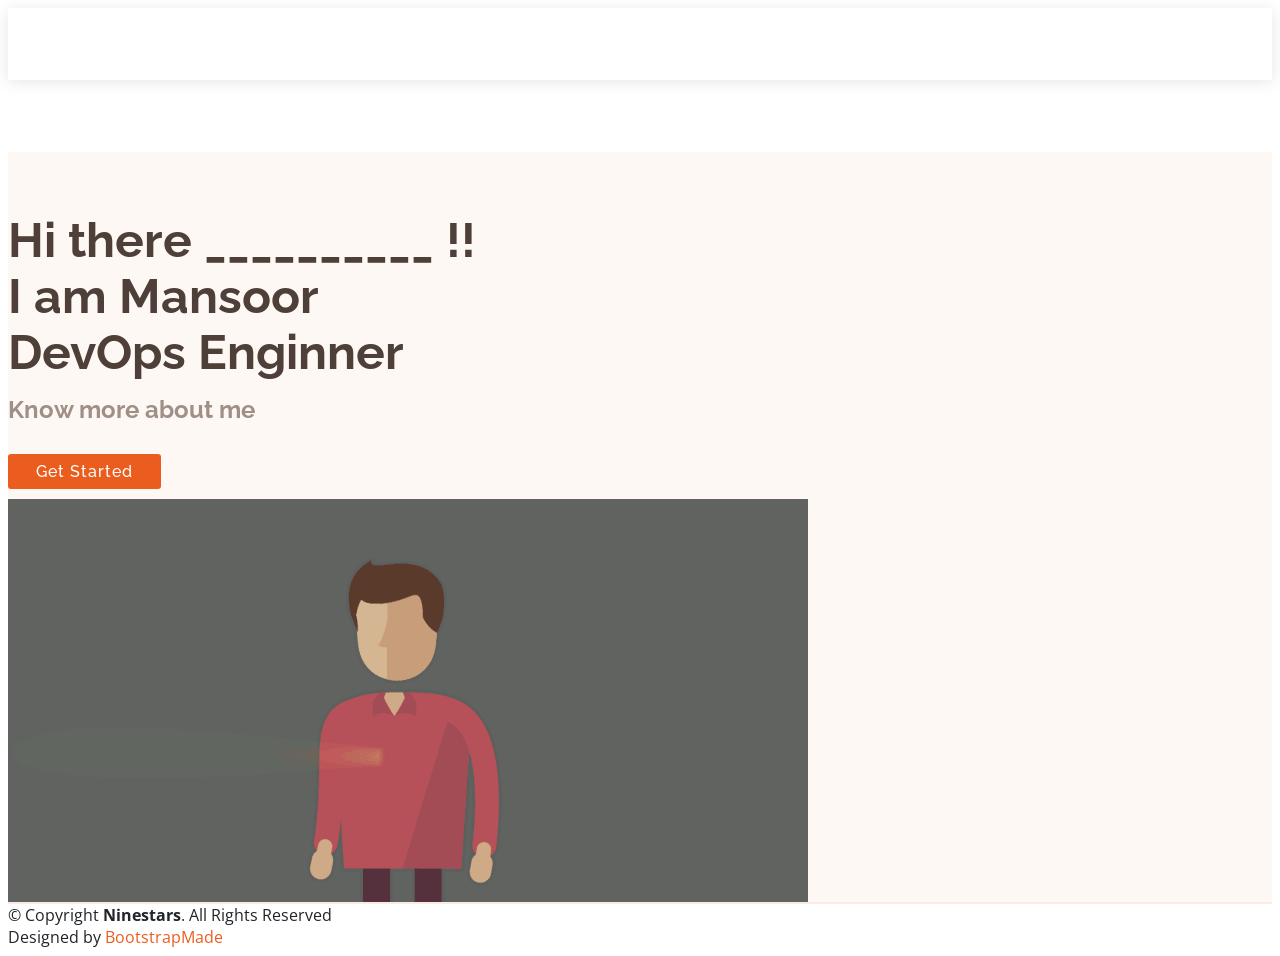
==== commit 9c403d83: "add linkden" ====
--- a/index.html
+++ b/index.html
@@ -91,7 +91,7 @@
           <h1>DevOps Enginner</h1>
           <div>
             <h2>Know more about me</h2>
-            <a href="#about" class="btn-get-started scrollto">Get Started</a>
+            <a href="https://www.linkedin.com/in/malik-mansoor-ali" class="btn-get-started scrollto">Get Started</a>
           </div>
         </div>
         <div class="col-lg-6 order-1 order-lg-2 TssN.gif">
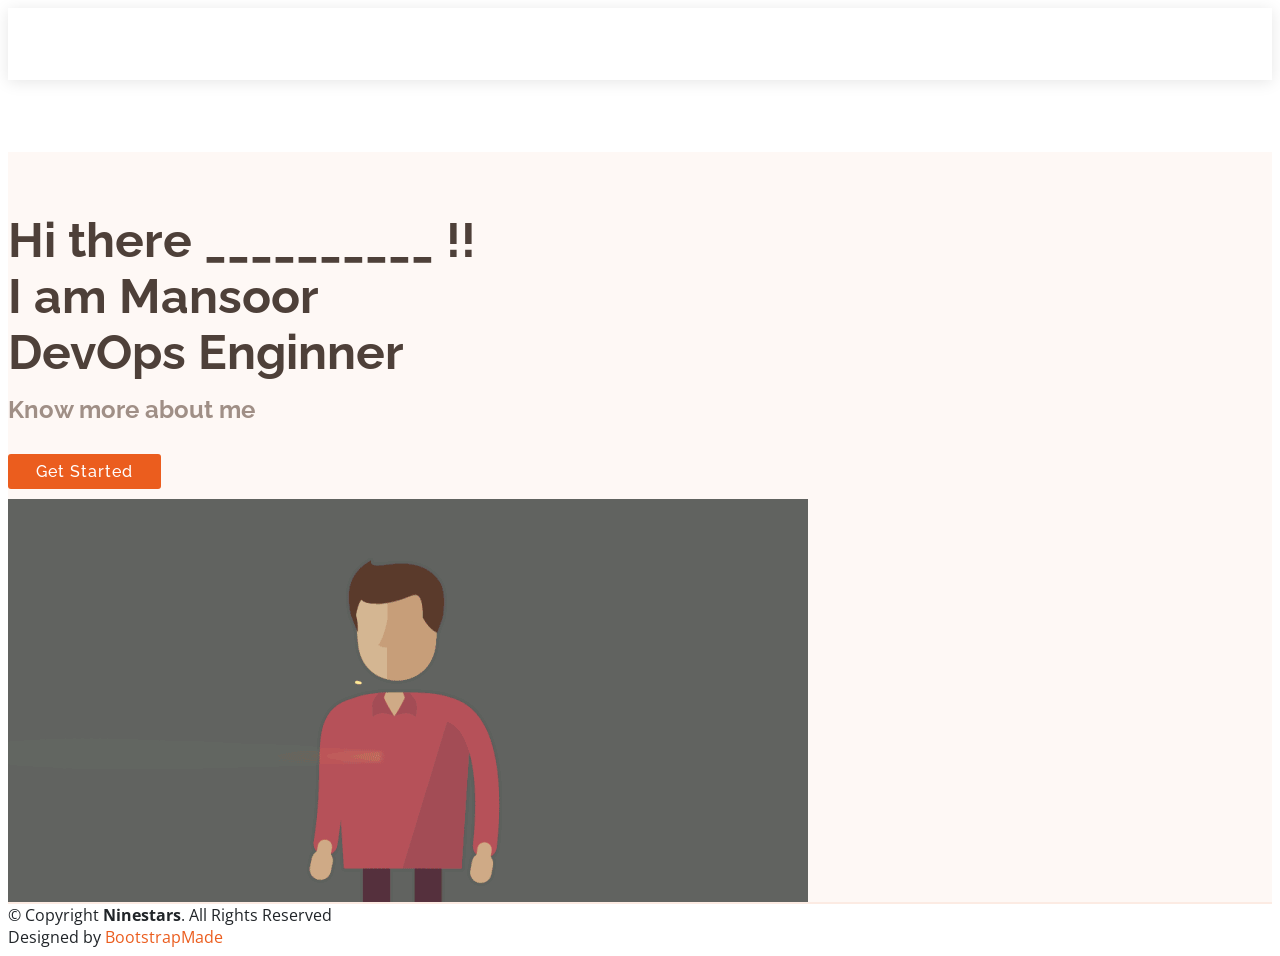
==== commit 034beea4: "Update index.html" ====
--- a/index.html
+++ b/index.html
@@ -91,7 +91,7 @@
           <h1>DevOps Enginner</h1>
           <div>
             <h2>Know more about me</h2>
-            <a href="https://www.linkedin.com/in/malik-mansoor-ali" class="btn-get-started scrollto">Get Started</a>
+            <a href="https://www.linkedin.com/in/imansoor-ali" class="btn-get-started scrollto">Get Started</a>
           </div>
         </div>
         <div class="col-lg-6 order-1 order-lg-2 TssN.gif">
@@ -692,4 +692,4 @@
 
 </body>
 
-</html>+</html>
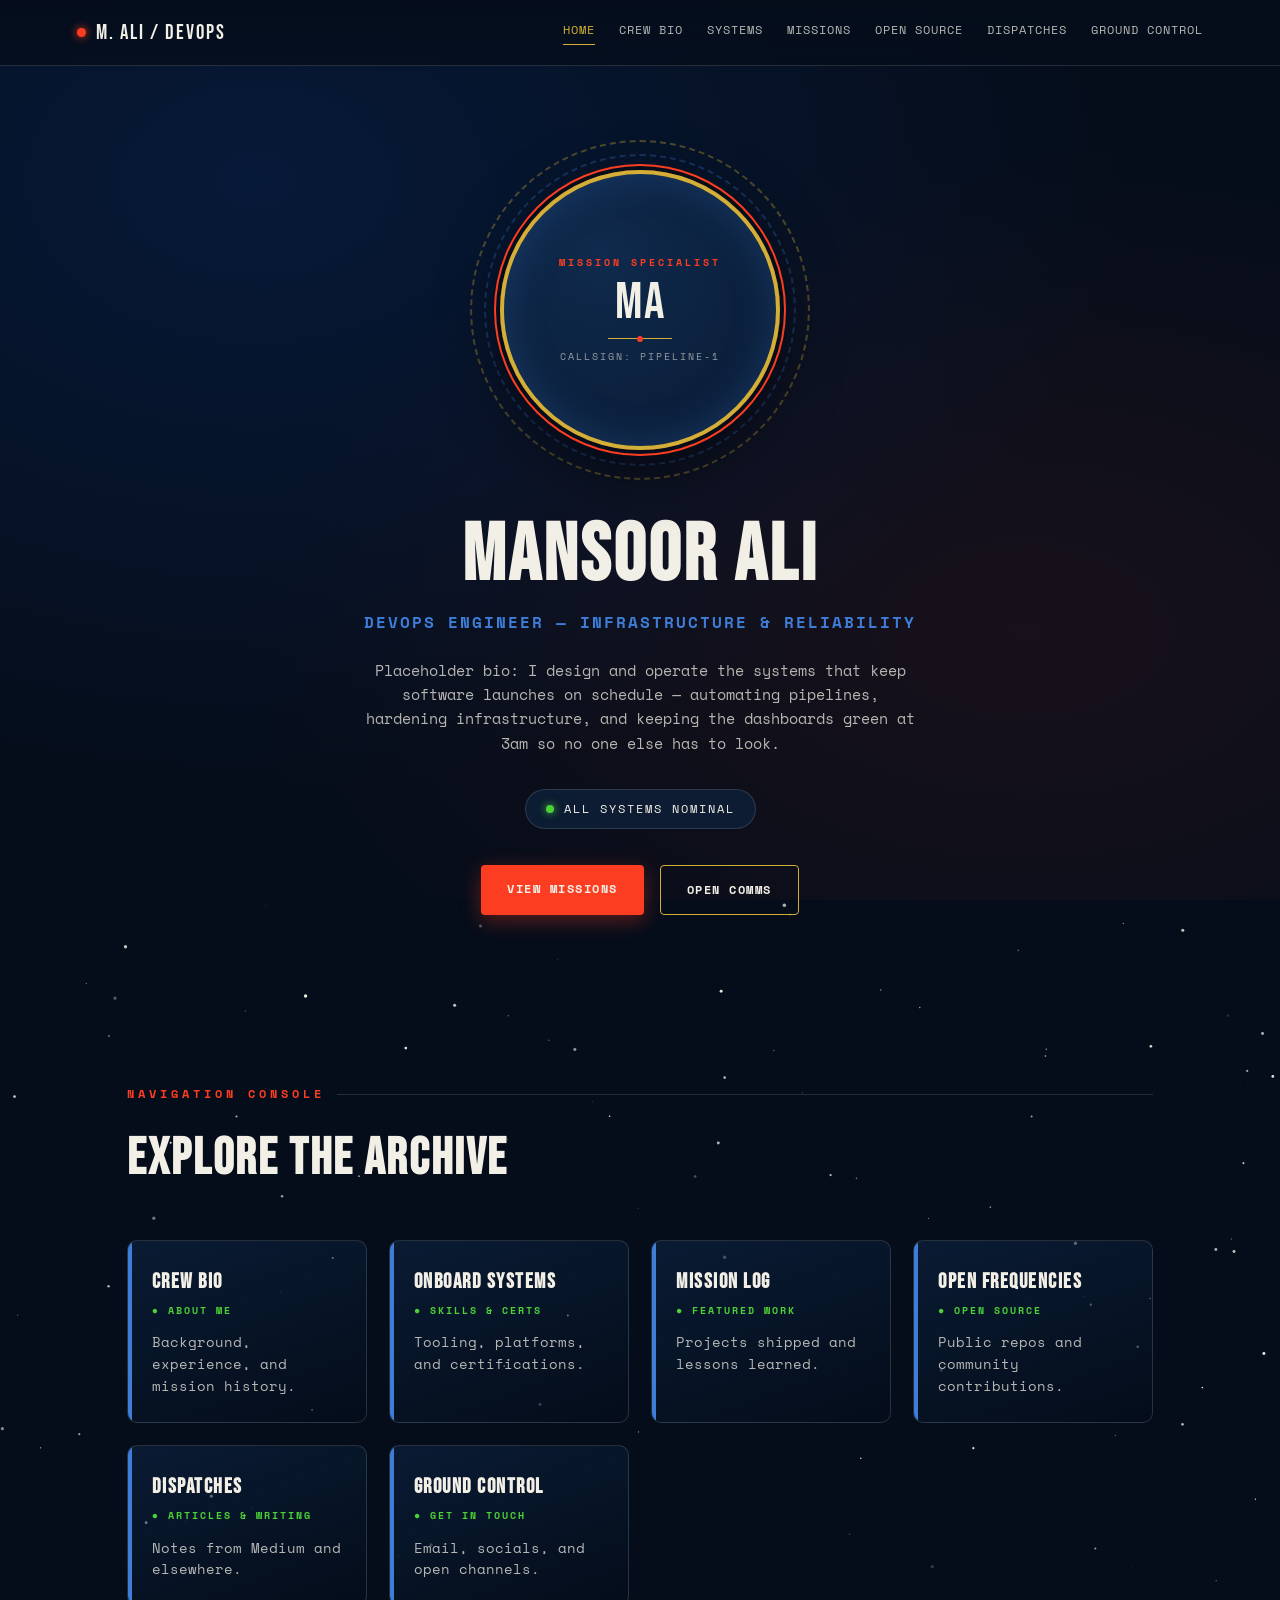
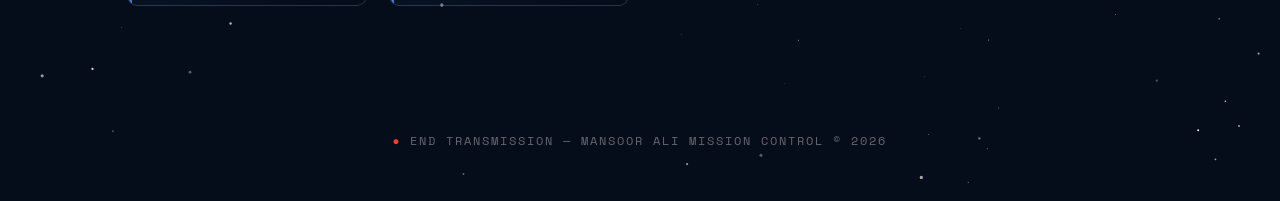
==== commit 3de68238: "New portfolio theme" ====
--- a/index.html
+++ b/index.html
@@ -2,694 +2,114 @@
 <html lang="en">
 
 <head>
-  <meta charset="utf-8">
-  <meta content="width=device-width, initial-scale=1.0" name="viewport">
-
-  <title>Mansoor Ali</title>
-  <meta content="" name="description">
-  <meta content="" name="keywords">
-
-  <!-- Favicons -->
-  <link href="assets/img/favicon.png" rel="icon">
-  <link href="assets/img/apple-touch-icon.png" rel="apple-touch-icon">
-
-  <!-- Google Fonts -->
-  <link href="https://fonts.googleapis.com/css?family=Open+Sans:300,300i,400,400i,600,600i,700,700i|Raleway:300,300i,400,400i,600,600i,700,700i" rel="stylesheet">
-
-  <!-- Vendor CSS Files -->
-  <link href="assets/vendor/aos/aos.css" rel="stylesheet">
-  <link href="assets/vendor/bootstrap/css/bootstrap.min.css" rel="stylesheet">
-  <link href="assets/vendor/bootstrap-icons/bootstrap-icons.css" rel="stylesheet">
-  <link href="assets/vendor/boxicons/css/boxicons.min.css" rel="stylesheet">
-  <link href="assets/vendor/glightbox/css/glightbox.min.css" rel="stylesheet">
-  <link href="assets/vendor/swiper/swiper-bundle.min.css" rel="stylesheet">
-
-  <!-- Template Main CSS File -->
-  <link href="assets/css/style.css" rel="stylesheet">
-
-  <!-- =======================================================
-  * Template Name: Ninestars - v4.1.0
-  * Template URL: https://bootstrapmade.com/ninestars-free-bootstrap-3-theme-for-creative/
-  * Author: BootstrapMade.com
-  * License: https://bootstrapmade.com/license/
-  ======================================================== -->
+  <meta charset="UTF-8">
+  <meta name="viewport" content="width=device-width, initial-scale=1.0">
+  <title>Mansoor Ali — DevOps Engineer</title>
+  <link rel="preconnect" href="https://fonts.googleapis.com">
+  <link rel="preconnect" href="https://fonts.gstatic.com" crossorigin>
+  <link href="https://fonts.googleapis.com/css2?family=Bebas+Neue&family=Space+Mono:wght@400;700&display=swap"
+    rel="stylesheet">
+  <link rel="stylesheet" href="styles.css">
 </head>
 
 <body>
 
-  <!-- ======= Header ======= -->
-  <header id="header" class="fixed-top d-flex align-items-center">
-    <div class="container d-flex align-items-center justify-content-between">
+  <canvas id="starfield"></canvas>
+  <div id="stars"></div>
 
-      <div class="logo">
-        <h1 class="text-light"><a href="index.html"><span></span></a></h1>
-        <!-- Uncomment below if you prefer to use an image logo -->
-        <!-- <a href="index.html"><img src="assets/img/logo.png" alt="" class="img-fluid"></a>-->
+  <div class="content">
+
+    <nav>
+      <a class="nav-brand" href="index.html"><span class="dot"></span> M. ALI / DEVOPS</a>
+      <button class="nav-toggle" aria-label="Toggle menu">MENU</button>
+      <div class="nav-links">
+        <a href="index.html" class="active">Home</a>
+        <a href="about.html">Crew Bio</a>
+        <a href="skills.html">Systems</a>
+        <a href="projects.html">Missions</a>
+        <a href="opensource.html">Open Source</a>
+        <a href="blog.html">Dispatches</a>
+        <a href="contact.html">Ground Control</a>
       </div>
-<!--
-      <nav id="navbar" class="navbar">
-        <ul>
-          <li><a class="nav-link scrollto active" href="#hero">Home</a></li>
-          <li><a class="nav-link scrollto" href="#about">About Us</a></li>
-          <li><a class="nav-link scrollto" href="#services">Services</a></li>
-          <li><a class="nav-link scrollto" href="#portfolio">Portfolio</a></li>
-          <li><a class="nav-link scrollto" href="#team">Team</a></li>
-          <li class="dropdown"><a href="#"><span>Drop Down</span> <i class="bi bi-chevron-down"></i></a>
-            <ul>
-              <li><a href="#">Drop Down 1</a></li>
-              <li class="dropdown"><a href="#"><span>Deep Drop Down</span> <i class="bi bi-chevron-right"></i></a>
-                <ul>
-                  <li><a href="#">Deep Drop Down 1</a></li>
-                  <li><a href="#">Deep Drop Down 2</a></li>
-                  <li><a href="#">Deep Drop Down 3</a></li>
-                  <li><a href="#">Deep Drop Down 4</a></li>
-                  <li><a href="#">Deep Drop Down 5</a></li>
-                </ul>
-              </li>
-              <li><a href="#">Drop Down 2</a></li>
-              <li><a href="#">Drop Down 3</a></li>
-              <li><a href="#">Drop Down 4</a></li>
-            </ul>
-          </li>
-          <li><a class="nav-link scrollto" href="#contact">Contact</a></li>
-          <li><a class="getstarted scrollto" href="#about">Get Started</a></li>
-        </ul>
-        <i class="bi bi-list mobile-nav-toggle"></i>
-      </nav>
-    -->
-    </div>
-  </header><!-- End Header -->
+    </nav>
 
-  <!-- ======= Hero Section ======= -->
-  <section id="hero" class="d-flex align-items-center">
-
-    <div class="container">
-      <div class="row gy-4">
-        <div class="col-lg-6 order-2 order-lg-1 d-flex flex-column justify-content-center">
-          <h1>Hi there __________ !!</h1>
-          <h1>I am Mansoor</h1>
-          <h1>DevOps Enginner</h1>
-          <div>
-            <h2>Know more about me</h2>
-            <a href="https://www.linkedin.com/in/imansoor-ali" class="btn-get-started scrollto">Get Started</a>
-          </div>
-        </div>
-        <div class="col-lg-6 order-1 order-lg-2 TssN.gif">
-          <img src="assets/img/TssN.gif" class="img-fluid animated" alt="">
+    <header class="hero">
+      <div class="patch-wrap">
+        <div class="patch-ring"></div>
+        <div class="patch-ring r2"></div>
+        <svg class="patch-text" viewBox="0 0 340 340">
+          <defs>
+            <path id="circlePath" d="M 170,170 m -128,0 a 128,128 0 1,1 256,0 a 128,128 0 1,1 -256,0" />
+          </defs>
+          <text>
+            <textPath href="#circlePath" startOffset="2%">MANSOOR ALI &#8226; DEVOPS ENGINEER &#8226; EST. ORBIT 2014
+              &#8226;</textPath>
+          </text>
+        </svg>
+        <div class="patch-core">
+          <span class="role">Mission Specialist</span>
+          <span class="initials">MA</span>
+          <span class="orbit-icon"></span>
+          <span class="designation">CALLSIGN: PIPELINE-1</span>
         </div>
       </div>
-    </div>
 
-  </section><!-- End Hero -->
+      <h1>MANSOOR ALI</h1>
+      <div class="subtitle">DevOps Engineer &mdash; Infrastructure &amp; Reliability</div>
+      <p class="tagline">Placeholder bio: I design and operate the systems that keep software launches on schedule
+        &mdash; automating pipelines, hardening infrastructure, and keeping the dashboards green at 3am so no one else
+        has to look.</p>
 
-  <main id="main">
+      <div class="status-strip"><span class="led"></span> All Systems Nominal</div>
 
-    <!-- ======= About Section ======= 
-    <section id="about" class="about">
-      <div class="container">
+      <div class="hero-ctas">
+        <a class="btn btn-primary" href="projects.html">View Missions</a>
+        <a class="btn btn-outline" href="contact.html">Open Comms</a>
+      </div>
+    </header>
 
-        <div class="row justify-content-between">
-          <div class="col-lg-5 d-flex align-items-center justify-content-center about-img">
-            <img src="assets/img/about-img.svg" class="img-fluid" alt="" data-aos="zoom-in">
-          </div>
-          <div class="col-lg-6 pt-5 pt-lg-0">
-            <h3 data-aos="fade-up">Voluptatem dignissimos provident quasi</h3>
-            <p data-aos="fade-up" data-aos-delay="100">
-              Lorem ipsum dolor sit amet, consectetur adipiscing elit, sed do eiusmod tempor incididunt ut labore et dolore magna aliqua. Duis aute irure dolor in reprehenderit
-            </p>
-            <div class="row">
-              <div class="col-md-6" data-aos="fade-up" data-aos-delay="100">
-                <i class="bx bx-receipt"></i>
-                <h4>Corporis voluptates sit</h4>
-                <p>Consequuntur sunt aut quasi enim aliquam quae harum pariatur laboris nisi ut aliquip</p>
-              </div>
-              <div class="col-md-6" data-aos="fade-up" data-aos-delay="200">
-                <i class="bx bx-cube-alt"></i>
-                <h4>Ullamco laboris nisi</h4>
-                <p>Excepteur sint occaecat cupidatat non proident, sunt in culpa qui officia deserunt</p>
-              </div>
-            </div>
-          </div>
-        </div>
+    <section>
+      <div class="eyebrow">Navigation Console</div>
+      <h2 class="section-title">EXPLORE THE ARCHIVE</h2>
+      <div class="systems-grid">
+        <a href="about.html" class="system-panel" style="text-decoration:none;">
+          <h3>Crew Bio</h3>
+          <span class="sys-status">&#9679; About Me</span>
+          <p style="font-size:0.85rem; color:rgba(242,239,230,0.75);">Background, experience, and mission history.</p>
+        </a>
+        <a href="skills.html" class="system-panel" style="text-decoration:none;">
+          <h3>Onboard Systems</h3>
+          <span class="sys-status">&#9679; Skills &amp; Certs</span>
+          <p style="font-size:0.85rem; color:rgba(242,239,230,0.75);">Tooling, platforms, and certifications.</p>
+        </a>
+        <a href="projects.html" class="system-panel" style="text-decoration:none;">
+          <h3>Mission Log</h3>
+          <span class="sys-status">&#9679; Featured Work</span>
+          <p style="font-size:0.85rem; color:rgba(242,239,230,0.75);">Projects shipped and lessons learned.</p>
+        </a>
+        <a href="opensource.html" class="system-panel" style="text-decoration:none;">
+          <h3>Open Frequencies</h3>
+          <span class="sys-status">&#9679; Open Source</span>
+          <p style="font-size:0.85rem; color:rgba(242,239,230,0.75);">Public repos and community contributions.</p>
+        </a>
+        <a href="blog.html" class="system-panel" style="text-decoration:none;">
+          <h3>Dispatches</h3>
+          <span class="sys-status">&#9679; Articles &amp; Writing</span>
+          <p style="font-size:0.85rem; color:rgba(242,239,230,0.75);">Notes from Medium and elsewhere.</p>
+        </a>
+        <a href="contact.html" class="system-panel" style="text-decoration:none;">
+          <h3>Ground Control</h3>
+          <span class="sys-status">&#9679; Get In Touch</span>
+          <p style="font-size:0.85rem; color:rgba(242,239,230,0.75);">Email, socials, and open channels.</p>
+        </a>
+      </div>
+    </section>
 
-      </div>
-    </section> End About Section -->
+    <footer><span class="blink">&#9679;</span> END TRANSMISSION &mdash; MANSOOR ALI MISSION CONTROL &copy; 2026</footer>
 
-    <!-- ======= Services Section ======= 
-    <section id="services" class="services section-bg">
-      <div class="container" data-aos="fade-up">
+  </div>
 
-        <div class="section-title">
-          <h2>Services</h2>
-          <p>Check out the great services we offer</p>
-        </div>
-
-        <div class="row">
-          <div class="col-md-6 col-lg-3 d-flex align-items-stretch" data-aos="zoom-in" data-aos-delay="100">
-            <div class="icon-box">
-              <div class="icon"><i class="bx bxl-dribbble"></i></div>
-              <h4 class="title"><a href="">Lorem Ipsum</a></h4>
-              <p class="description">Voluptatum deleniti atque corrupti quos dolores et quas molestias excepturi sint occaecati cupiditate</p>
-            </div>
-          </div>
-
-          <div class="col-md-6 col-lg-3 d-flex align-items-stretch" data-aos="zoom-in" data-aos-delay="200">
-            <div class="icon-box">
-              <div class="icon"><i class="bx bx-file"></i></div>
-              <h4 class="title"><a href="">Sed ut perspiciatis</a></h4>
-              <p class="description">Duis aute irure dolor in reprehenderit in voluptate velit esse cillum dolore eu fugiat nulla</p>
-            </div>
-          </div>
-
-          <div class="col-md-6 col-lg-3 d-flex align-items-stretch" data-aos="zoom-in" data-aos-delay="300">
-            <div class="icon-box">
-              <div class="icon"><i class="bx bx-tachometer"></i></div>
-              <h4 class="title"><a href="">Magni Dolores</a></h4>
-              <p class="description">Excepteur sint occaecat cupidatat non proident, sunt in culpa qui officia deserunt mollit anim</p>
-            </div>
-          </div>
-
-          <div class="col-md-6 col-lg-3 d-flex align-items-stretch" data-aos="zoom-in" data-aos-delay="400">
-            <div class="icon-box">
-              <div class="icon"><i class="bx bx-world"></i></div>
-              <h4 class="title"><a href="">Nemo Enim</a></h4>
-              <p class="description">At vero eos et accusamus et iusto odio dignissimos ducimus qui blanditiis praesentium voluptatum</p>
-            </div>
-          </div>
-
-        </div>
-
-      </div>
-    </section> End Services Section -->
-
-    <!-- ======= Portfolio Section ======= 
-    <section id="portfolio" class="portfolio">
-      <div class="container" data-aos="fade-up">
-
-        <div class="section-title">
-          <h2>Portfolio</h2>
-          <p>Check out our beautifull portfolio</p>
-        </div>
-
-        <div class="row" data-aos="fade-up" data-aos-delay="100">
-          <div class="col-lg-12">
-            <ul id="portfolio-flters">
-              <li data-filter="*" class="filter-active">All</li>
-              <li data-filter=".filter-app">App</li>
-              <li data-filter=".filter-card">Card</li>
-              <li data-filter=".filter-web">Web</li>
-            </ul>
-          </div>
-        </div>
-
-        <div class="row portfolio-container" data-aos="fade-up" data-aos-delay="200">
-
-          <div class="col-lg-4 col-md-6 portfolio-item filter-app">
-            <div class="portfolio-wrap">
-              <img src="assets/img/portfolio/portfolio-1.jpg" class="img-fluid" alt="">
-              <div class="portfolio-links">
-                <a href="assets/img/portfolio/portfolio-1.jpg" data-galleryery="portfolioGallery" class="portfolio-lightbox" title="App 1"><i class="bi bi-plus"></i></a>
-                <a href="portfolio-details.html" title="More Details"><i class="bi bi-link"></i></a>
-              </div>
-              <div class="portfolio-info">
-                <h4>App 1</h4>
-                <p>App</p>
-              </div>
-            </div>
-          </div>
-
-          <div class="col-lg-4 col-md-6 portfolio-item filter-web">
-            <div class="portfolio-wrap">
-              <img src="assets/img/portfolio/portfolio-2.jpg" class="img-fluid" alt="">
-              <div class="portfolio-links">
-                <a href="assets/img/portfolio/portfolio-2.jpg" data-galleryery="portfolioGallery" class="portfolio-lightbox" title="Web 3"><i class="bi bi-plus"></i></a>
-                <a href="portfolio-details.html" title="More Details"><i class="bi bi-link"></i></a>
-              </div>
-              <div class="portfolio-info">
-                <h4>Web 3</h4>
-                <p>Web</p>
-              </div>
-            </div>
-          </div>
-
-          <div class="col-lg-4 col-md-6 portfolio-item filter-app">
-            <div class="portfolio-wrap">
-              <img src="assets/img/portfolio/portfolio-3.jpg" class="img-fluid" alt="">
-              <div class="portfolio-links">
-                <a href="assets/img/portfolio/portfolio-3.jpg" data-galleryery="portfolioGallery" class="portfolio-lightbox" title="App 2"><i class="bi bi-plus"></i></a>
-                <a href="portfolio-details.html" title="More Details"><i class="bi bi-link"></i></a>
-              </div>
-              <div class="portfolio-info">
-                <h4>App 2</h4>
-                <p>App</p>
-              </div>
-            </div>
-          </div>
-
-          <div class="col-lg-4 col-md-6 portfolio-item filter-card">
-            <div class="portfolio-wrap">
-              <img src="assets/img/portfolio/portfolio-4.jpg" class="img-fluid" alt="">
-              <div class="portfolio-links">
-                <a href="assets/img/portfolio/portfolio-4.jpg" data-galleryery="portfolioGallery" class="portfolio-lightbox" title="Card 2"><i class="bi bi-plus"></i></a>
-                <a href="portfolio-details.html" title="More Details"><i class="bi bi-link"></i></a>
-              </div>
-              <div class="portfolio-info">
-                <h4>Card 2</h4>
-                <p>Card</p>
-              </div>
-            </div>
-          </div>
-
-          <div class="col-lg-4 col-md-6 portfolio-item filter-web">
-            <div class="portfolio-wrap">
-              <img src="assets/img/portfolio/portfolio-5.jpg" class="img-fluid" alt="">
-              <div class="portfolio-links">
-                <a href="assets/img/portfolio/portfolio-5.jpg" data-galleryery="portfolioGallery" class="portfolio-lightbox" title="Web 2"><i class="bi bi-plus"></i></a>
-                <a href="portfolio-details.html" title="More Details"><i class="bi bi-link"></i></a>
-              </div>
-              <div class="portfolio-info">
-                <h4>Web 2</h4>
-                <p>Web</p>
-              </div>
-            </div>
-          </div>
-
-          <div class="col-lg-4 col-md-6 portfolio-item filter-app">
-            <div class="portfolio-wrap">
-              <img src="assets/img/portfolio/portfolio-6.jpg" class="img-fluid" alt="">
-              <div class="portfolio-links">
-                <a href="assets/img/portfolio/portfolio-6.jpg" data-galleryery="portfolioGallery" class="portfolio-lightbox" title="App 3"><i class="bi bi-plus"></i></a>
-                <a href="portfolio-details.html" title="More Details"><i class="bi bi-link"></i></a>
-              </div>
-              <div class="portfolio-info">
-                <h4>App 3</h4>
-                <p>App</p>
-              </div>
-            </div>
-          </div>
-
-          <div class="col-lg-4 col-md-6 portfolio-item filter-card">
-            <div class="portfolio-wrap">
-              <img src="assets/img/portfolio/portfolio-7.jpg" class="img-fluid" alt="">
-              <div class="portfolio-links">
-                <a href="assets/img/portfolio/portfolio-7.jpg" data-galleryery="portfolioGallery" class="portfolio-lightbox" title="Card 1"><i class="bi bi-plus"></i></a>
-                <a href="portfolio-details.html" title="More Details"><i class="bi bi-link"></i></a>
-              </div>
-              <div class="portfolio-info">
-                <h4>Card 1</h4>
-                <p>Card</p>
-              </div>
-            </div>
-          </div>
-
-          <div class="col-lg-4 col-md-6 portfolio-item filter-card">
-            <div class="portfolio-wrap">
-              <img src="assets/img/portfolio/portfolio-8.jpg" class="img-fluid" alt="">
-              <div class="portfolio-links">
-                <a href="assets/img/portfolio/portfolio-8.jpg" data-galleryery="portfolioGallery" class="portfolio-lightbox" title="Card 3"><i class="bi bi-plus"></i></a>
-                <a href="portfolio-details.html" title="More Details"><i class="bi bi-link"></i></a>
-              </div>
-              <div class="portfolio-info">
-                <h4>Card 3</h4>
-                <p>Card</p>
-              </div>
-            </div>
-          </div>
-
-          <div class="col-lg-4 col-md-6 portfolio-item filter-web">
-            <div class="portfolio-wrap">
-              <img src="assets/img/portfolio/portfolio-9.jpg" class="img-fluid" alt="">
-              <div class="portfolio-links">
-                <a href="assets/img/portfolio/portfolio-9.jpg" data-galleryery="portfolioGallery" class="portfolio-lightbox" title="Web 3"><i class="bi bi-plus"></i></a>
-                <a href="portfolio-details.html" title="More Details"><i class="bi bi-link"></i></a>
-              </div>
-              <div class="portfolio-info">
-                <h4>Web 3</h4>
-                <p>Web</p>
-              </div>
-            </div>
-          </div>
-
-        </div>
-
-      </div>
-    </section> End Portfolio Section -->
-
-    <!-- ======= F.A.Q Section ======= 
-    <section id="faq" class="faq section-bg">
-      <div class="container" data-aos="fade-up">
-
-        <div class="section-title">
-          <h2>F.A.Q</h2>
-          <p>Frequently Asked Questions</p>
-        </div>
-
-        <ul class="faq-list" data-aos="fade-up" data-aos-delay="100">
-
-          <li>
-            <div data-bs-toggle="collapse" class="collapsed question" href="#faq1">Non consectetur a erat nam at lectus urna duis? <i class="bi bi-chevron-down icon-show"></i><i class="bi bi-chevron-up icon-close"></i></div>
-            <div id="faq1" class="collapse" data-bs-parent=".faq-list">
-              <p>
-                Feugiat pretium nibh ipsum consequat. Tempus iaculis urna id volutpat lacus laoreet non curabitur gravida. Venenatis lectus magna fringilla urna porttitor rhoncus dolor purus non.
-              </p>
-            </div>
-          </li>
-
-          <li>
-            <div data-bs-toggle="collapse" href="#faq2" class="collapsed question">Feugiat scelerisque varius morbi enim nunc faucibus a pellentesque? <i class="bi bi-chevron-down icon-show"></i><i class="bi bi-chevron-up icon-close"></i></div>
-            <div id="faq2" class="collapse" data-bs-parent=".faq-list">
-              <p>
-                Dolor sit amet consectetur adipiscing elit pellentesque habitant morbi. Id interdum velit laoreet id donec ultrices. Fringilla phasellus faucibus scelerisque eleifend donec pretium. Est pellentesque elit ullamcorper dignissim. Mauris ultrices eros in cursus turpis massa tincidunt dui.
-              </p>
-            </div>
-          </li>
-
-          <li>
-            <div data-bs-toggle="collapse" href="#faq3" class="collapsed question">Dolor sit amet consectetur adipiscing elit pellentesque habitant morbi? <i class="bi bi-chevron-down icon-show"></i><i class="bi bi-chevron-up icon-close"></i></div>
-            <div id="faq3" class="collapse" data-bs-parent=".faq-list">
-              <p>
-                Eleifend mi in nulla posuere sollicitudin aliquam ultrices sagittis orci. Faucibus pulvinar elementum integer enim. Sem nulla pharetra diam sit amet nisl suscipit. Rutrum tellus pellentesque eu tincidunt. Lectus urna duis convallis convallis tellus. Urna molestie at elementum eu facilisis sed odio morbi quis
-              </p>
-            </div>
-          </li>
-
-          <li>
-            <div data-bs-toggle="collapse" href="#faq4" class="collapsed question">Ac odio tempor orci dapibus. Aliquam eleifend mi in nulla? <i class="bi bi-chevron-down icon-show"></i><i class="bi bi-chevron-up icon-close"></i></div>
-            <div id="faq4" class="collapse" data-bs-parent=".faq-list">
-              <p>
-                Dolor sit amet consectetur adipiscing elit pellentesque habitant morbi. Id interdum velit laoreet id donec ultrices. Fringilla phasellus faucibus scelerisque eleifend donec pretium. Est pellentesque elit ullamcorper dignissim. Mauris ultrices eros in cursus turpis massa tincidunt dui.
-              </p>
-            </div>
-          </li>
-
-          <li>
-            <div data-bs-toggle="collapse" href="#faq5" class="collapsed question">Tempus quam pellentesque nec nam aliquam sem et tortor consequat? <i class="bi bi-chevron-down icon-show"></i><i class="bi bi-chevron-up icon-close"></i></div>
-            <div id="faq5" class="collapse" data-bs-parent=".faq-list">
-              <p>
-                Molestie a iaculis at erat pellentesque adipiscing commodo. Dignissim suspendisse in est ante in. Nunc vel risus commodo viverra maecenas accumsan. Sit amet nisl suscipit adipiscing bibendum est. Purus gravida quis blandit turpis cursus in
-              </p>
-            </div>
-          </li>
-
-          <li>
-            <div data-bs-toggle="collapse" href="#faq6" class="collapsed question">Tortor vitae purus faucibus ornare. Varius vel pharetra vel turpis nunc eget lorem dolor? <i class="bi bi-chevron-down icon-show"></i><i class="bi bi-chevron-up icon-close"></i></div>
-            <div id="faq6" class="collapse" data-bs-parent=".faq-list">
-              <p>
-                Laoreet sit amet cursus sit amet dictum sit amet justo. Mauris vitae ultricies leo integer malesuada nunc vel. Tincidunt eget nullam non nisi est sit amet. Turpis nunc eget lorem dolor sed. Ut venenatis tellus in metus vulputate eu scelerisque. Pellentesque diam volutpat commodo sed egestas egestas fringilla phasellus faucibus. Nibh tellus molestie nunc non blandit massa enim nec.
-              </p>
-            </div>
-          </li>
-
-        </ul>
-
-      </div>
-    </section> End F.A.Q Section -->
-
-    <!-- ======= Team Section ======= 
-    <section id="team" class="team">
-      <div class="container">
-
-        <div class="section-title" data-aos="fade-up">
-          <h2>Team</h2>
-          <p>Our team is always here to help</p>
-        </div>
-
-        <div class="row">
-
-          <div class="col-xl-3 col-lg-4 col-md-6" data-aos="zoom-in" data-aos-delay="100">
-            <div class="member">
-              <img src="assets/img/team/team-1.jpg" class="img-fluid" alt="">
-              <div class="member-info">
-                <div class="member-info-content">
-                  <h4>Walter White</h4>
-                  <span>Chief Executive Officer</span>
-                </div>
-                <div class="social">
-                  <a href=""><i class="bi bi-twitter"></i></a>
-                  <a href=""><i class="bi bi-facebook"></i></a>
-                  <a href=""><i class="bi bi-instagram"></i></a>
-                  <a href=""><i class="bi bi-linkedin"></i></a>
-                </div>
-              </div>
-            </div>
-          </div>
-
-          <div class="col-xl-3 col-lg-4 col-md-6" data-aos="zoom-in" data-aos-delay="200">
-            <div class="member">
-              <img src="assets/img/team/team-2.jpg" class="img-fluid" alt="">
-              <div class="member-info">
-                <div class="member-info-content">
-                  <h4>Sarah Jhonson</h4>
-                  <span>Product Manager</span>
-                </div>
-                <div class="social">
-                  <a href=""><i class="bi bi-twitter"></i></a>
-                  <a href=""><i class="bi bi-facebook"></i></a>
-                  <a href=""><i class="bi bi-instagram"></i></a>
-                  <a href=""><i class="bi bi-linkedin"></i></a>
-                </div>
-              </div>
-            </div>
-          </div>
-
-          <div class="col-xl-3 col-lg-4 col-md-6" data-aos="zoom-in" data-aos-delay="300">
-            <div class="member">
-              <img src="assets/img/team/team-3.jpg" class="img-fluid" alt="">
-              <div class="member-info">
-                <div class="member-info-content">
-                  <h4>William Anderson</h4>
-                  <span>CTO</span>
-                </div>
-                <div class="social">
-                  <a href=""><i class="bi bi-twitter"></i></a>
-                  <a href=""><i class="bi bi-facebook"></i></a>
-                  <a href=""><i class="bi bi-instagram"></i></a>
-                  <a href=""><i class="bi bi-linkedin"></i></a>
-                </div>
-              </div>
-            </div>
-          </div>
-
-          <div class="col-xl-3 col-lg-4 col-md-6" data-aos="zoom-in" data-aos-delay="400">
-            <div class="member">
-              <img src="assets/img/team/team-4.jpg" class="img-fluid" alt="">
-              <div class="member-info">
-                <div class="member-info-content">
-                  <h4>Amanda Jepson</h4>
-                  <span>Accountant</span>
-                </div>
-                <div class="social">
-                  <a href=""><i class="bi bi-twitter"></i></a>
-                  <a href=""><i class="bi bi-facebook"></i></a>
-                  <a href=""><i class="bi bi-instagram"></i></a>
-                  <a href=""><i class="bi bi-linkedin"></i></a>
-                </div>
-              </div>
-            </div>
-          </div>
-
-        </div>
-
-      </div>
-    </section> End Team Section -->
-
-    <!-- ======= Clients Section ======= 
-    <section id="clients" class="clients section-bg">
-      <div class="container" data-aos="fade-up">
-
-        <div class="section-title">
-          <h2>Clients</h2>
-          <p>They trusted us</p>
-        </div>
-
-        <div class="clients-slider swiper-container" data-aos="fade-up" data-aos-delay="100">
-          <div class="swiper-wrapper align-items-center">
-            <div class="swiper-slide"><img src="assets/img/clients/client-1.png" class="img-fluid" alt=""></div>
-            <div class="swiper-slide"><img src="assets/img/clients/client-2.png" class="img-fluid" alt=""></div>
-            <div class="swiper-slide"><img src="assets/img/clients/client-3.png" class="img-fluid" alt=""></div>
-            <div class="swiper-slide"><img src="assets/img/clients/client-4.png" class="img-fluid" alt=""></div>
-            <div class="swiper-slide"><img src="assets/img/clients/client-5.png" class="img-fluid" alt=""></div>
-            <div class="swiper-slide"><img src="assets/img/clients/client-6.png" class="img-fluid" alt=""></div>
-            <div class="swiper-slide"><img src="assets/img/clients/client-7.png" class="img-fluid" alt=""></div>
-            <div class="swiper-slide"><img src="assets/img/clients/client-8.png" class="img-fluid" alt=""></div>
-          </div>
-          <div class="swiper-pagination"></div>
-        </div>
-
-      </div>
-    </section> End Clients Section -->
-
-    <!-- ======= Contact Us Section ======= 
-    <section id="contact" class="contact">
-      <div class="container" data-aos="fade-up">
-
-        <div class="section-title">
-          <h2>Contact Us</h2>
-          <p>Contact us the get started</p>
-        </div>
-
-        <div class="row">
-
-          <div class="col-lg-5 d-flex align-items-stretch" data-aos="fade-up" data-aos-delay="100">
-            <div class="info">
-              <div class="address">
-                <i class="bi bi-geo-alt"></i>
-                <h4>Location:</h4>
-                <p>A108 Adam Street, New York, NY 535022</p>
-              </div>
-
-              <div class="email">
-                <i class="bi bi-envelope"></i>
-                <h4>Email:</h4>
-                <p>info@example.com</p>
-              </div>
-
-              <div class="phone">
-                <i class="bi bi-phone"></i>
-                <h4>Call:</h4>
-                <p>+1 5589 55488 55s</p>
-              </div>
-
-              <iframe src="https://www.google.com/maps/embed?pb=!1m14!1m8!1m3!1d12097.433213460943!2d-74.0062269!3d40.7101282!3m2!1i1024!2i768!4f13.1!3m3!1m2!1s0x0%3A0xb89d1fe6bc499443!2sDowntown+Conference+Center!5e0!3m2!1smk!2sbg!4v1539943755621" frameborder="0" style="border:0; width: 100%; height: 290px;" allowfullscreen></iframe>
-            </div>
-
-          </div>
-
-          <div class="col-lg-7 mt-5 mt-lg-0 d-flex align-items-stretch" data-aos="fade-up" data-aos-delay="200">
-            <form action="forms/contact.php" method="post" role="form" class="php-email-form">
-              <div class="row">
-                <div class="form-group col-md-6">
-                  <label for="name">Your Name</label>
-                  <input type="text" name="name" class="form-control" id="name" placeholder="Your Name" required>
-                </div>
-                <div class="form-group col-md-6 mt-3 mt-md-0">
-                  <label for="name">Your Email</label>
-                  <input type="email" class="form-control" name="email" id="email" placeholder="Your Email" required>
-                </div>
-              </div>
-              <div class="form-group mt-3">
-                <label for="name">Subject</label>
-                <input type="text" class="form-control" name="subject" id="subject" placeholder="Subject" required>
-              </div>
-              <div class="form-group mt-3">
-                <label for="name">Message</label>
-                <textarea class="form-control" name="message" rows="10" required></textarea>
-              </div>
-              <div class="my-3">
-                <div class="loading">Loading</div>
-                <div class="error-message"></div>
-                <div class="sent-message">Your message has been sent. Thank you!</div>
-              </div>
-              <div class="text-center"><button type="submit">Send Message</button></div>
-            </form>
-          </div>
-
-        </div>
-
-      </div>
-    </section> End Contact Us Section -->
-
-  </main><!-- End #main -->
-
-  <!-- ======= Footer ======= -->
-  <!--
-  <footer id="footer">
-
-    <div class="footer-newsletter">
-      <div class="container">
-        <div class="row justify-content-center">
-          <div class="col-lg-6">
-            <h4>Join Our Newsletter</h4>
-            <p>Tamen quem nulla quae legam multos aute sint culpa legam noster magna</p>
-            <form action="" method="post">
-              <input type="email" name="email"><input type="submit" value="Subscribe">
-            </form>
-          </div>
-        </div>
-      </div>
-    </div>
-
-    <div class="footer-top">
-      <div class="container">
-        <div class="row">
-
-          <div class="col-lg-3 col-md-6 footer-contact">
-            <h3>Ninestars</h3>
-            <p>
-              A108 Adam Street <br>
-              New York, NY 535022<br>
-              United States <br><br>
-              <strong>Phone:</strong> +1 5589 55488 55<br>
-              <strong>Email:</strong> info@example.com<br>
-            </p>
-          </div>
-
-          <div class="col-lg-3 col-md-6 footer-links">
-            <h4>Useful Links</h4>
-            <ul>
-              <li><i class="bx bx-chevron-right"></i> <a href="#">Home</a></li>
-              <li><i class="bx bx-chevron-right"></i> <a href="#">About us</a></li>
-              <li><i class="bx bx-chevron-right"></i> <a href="#">Services</a></li>
-              <li><i class="bx bx-chevron-right"></i> <a href="#">Terms of service</a></li>
-              <li><i class="bx bx-chevron-right"></i> <a href="#">Privacy policy</a></li>
-            </ul>
-          </div>
-
-          <div class="col-lg-3 col-md-6 footer-links">
-            <h4>Our Services</h4>
-            <ul>
-              <li><i class="bx bx-chevron-right"></i> <a href="#">Web Design</a></li>
-              <li><i class="bx bx-chevron-right"></i> <a href="#">Web Development</a></li>
-              <li><i class="bx bx-chevron-right"></i> <a href="#">Product Management</a></li>
-              <li><i class="bx bx-chevron-right"></i> <a href="#">Marketing</a></li>
-              <li><i class="bx bx-chevron-right"></i> <a href="#">Graphic Design</a></li>
-            </ul>
-          </div>
-
-          <div class="col-lg-3 col-md-6 footer-links">
-            <h4>Our Social Networks</h4>
-            <p>Cras fermentum odio eu feugiat lide par naso tierra videa magna derita valies</p>
-            <div class="social-links mt-3">
-              <a href="#" class="twitter"><i class="bx bxl-twitter"></i></a>
-              <a href="#" class="facebook"><i class="bx bxl-facebook"></i></a>
-              <a href="#" class="instagram"><i class="bx bxl-instagram"></i></a>
-              <a href="#" class="google-plus"><i class="bx bxl-skype"></i></a>
-              <a href="#" class="linkedin"><i class="bx bxl-linkedin"></i></a>
-            </div>
-          </div>
-
-        </div>
-      </div>
-    </div>
-  -->
-    <div class="container py-4">
-      <div class="copyright">
-        &copy; Copyright <strong><span>Ninestars</span></strong>. All Rights Reserved
-      </div>
-  
-      <div class="credits">
-        <!-- All the links in the footer should remain intact. -->
-        <!-- You can delete the links only if you purchased the pro version. -->
-        <!-- Licensing information: https://bootstrapmade.com/license/ -->
-        <!-- Purchase the pro version with working PHP/AJAX contact form: https://bootstrapmade.com/ninestars-free-bootstrap-3-theme-for-creative/ -->
-        Designed by <a href="https://bootstrapmade.com/">BootstrapMade</a>
-      </div>
-    </div>
-  </footer><!-- End Footer -->
-
-  <a href="#" class="back-to-top d-flex align-items-center justify-content-center"><i class="bi bi-arrow-up-short"></i></a>
-
-  <!-- Vendor JS Files -->
-  <script src="assets/vendor/aos/aos.js"></script>
-  <script src="assets/vendor/bootstrap/js/bootstrap.bundle.min.js"></script>
-  <script src="assets/vendor/glightbox/js/glightbox.min.js"></script>
-  <script src="assets/vendor/isotope-layout/isotope.pkgd.min.js"></script>
-  <script src="assets/vendor/php-email-form/validate.js"></script>
-  <script src="assets/vendor/swiper/swiper-bundle.min.js"></script>
-
-  <!-- Template Main JS File -->
-  <script src="assets/js/main.js"></script>
-
+  <script src="starfield.js"></script>
 </body>
 
-</html>
+</html>
--- a/styles.css
+++ b/styles.css
@@ -0,0 +1,457 @@
+:root{
+  --navy:#0B1F3A;
+  --navy-deep:#050D1A;
+  --panel:#0F2A4D;
+  --nasa-red:#FC3D21;
+  --nasa-blue:#3E7DD8;
+  --gold:#D4AF37;
+  --off-white:#F2EFE6;
+  --line: rgba(242,239,230,0.14);
+  --mono: 'Space Mono', monospace;
+  --display: 'Bebas Neue', sans-serif;
+}
+
+*{margin:0;padding:0;box-sizing:border-box;}
+html{scroll-behavior:smooth;}
+
+body{
+  background:var(--navy-deep);
+  color:var(--off-white);
+  font-family:var(--mono);
+  line-height:1.6;
+  overflow-x:hidden;
+}
+
+canvas#starfield{
+  position:fixed;
+  inset:0;
+  z-index:0;
+  display:block;
+}
+#stars{
+  position:fixed;
+  inset:0;
+  z-index:0;
+  background:radial-gradient(ellipse at 20% 20%, rgba(11,61,145,0.25), transparent 60%),
+             radial-gradient(ellipse at 80% 70%, rgba(252,61,33,0.08), transparent 55%),
+             var(--navy-deep);
+}
+
+.content{position:relative; z-index:1;}
+a{color:inherit;}
+
+/* ---------- NAV ---------- */
+nav{
+  position:fixed;
+  top:0; left:0; right:0;
+  z-index:50;
+  display:flex;
+  align-items:center;
+  justify-content:space-between;
+  padding:16px 6vw;
+  background:linear-gradient(180deg, rgba(5,13,26,0.92), rgba(5,13,26,0.7));
+  border-bottom:1px solid var(--line);
+  backdrop-filter:blur(6px);
+}
+.nav-brand{
+  font-family:var(--display);
+  letter-spacing:2px;
+  font-size:1.3rem;
+  display:flex;
+  align-items:center;
+  gap:10px;
+  text-decoration:none;
+  color:var(--off-white);
+}
+.nav-brand .dot{
+  width:9px;height:9px;border-radius:50%;
+  background:var(--nasa-red);
+  box-shadow:0 0 8px var(--nasa-red);
+  animation:pulse 2s infinite ease-in-out;
+}
+.nav-links{display:flex; gap:24px; font-size:0.76rem; letter-spacing:1px;}
+.nav-links a{
+  text-decoration:none;
+  color:var(--off-white);
+  opacity:0.75;
+  text-transform:uppercase;
+  position:relative;
+  padding-bottom:4px;
+}
+.nav-links a:hover{opacity:1; color:var(--nasa-red);}
+.nav-links a.active{ opacity:1; color:var(--gold); border-bottom:1px solid var(--gold); }
+.nav-links a:focus-visible, a:focus-visible, button:focus-visible{
+  outline:2px solid var(--gold);
+  outline-offset:3px;
+}
+.nav-toggle{ display:none; }
+@media (max-width:900px){
+  .nav-links{
+    display:none;
+    position:fixed;
+    top:60px; right:0;
+    flex-direction:column;
+    background:var(--navy-deep);
+    border:1px solid var(--line);
+    border-radius:0 0 0 10px;
+    padding:20px 26px;
+    gap:16px;
+    z-index:60;
+  }
+  .nav-links.open{ display:flex; }
+  .nav-toggle{
+    display:inline-block;
+    background:none;
+    border:1px solid var(--line);
+    color:var(--off-white);
+    font-family:var(--mono);
+    font-size:0.7rem;
+    letter-spacing:1px;
+    text-transform:uppercase;
+    padding:8px 12px;
+    border-radius:4px;
+    cursor:pointer;
+  }
+}
+
+@keyframes pulse{
+  0%,100%{opacity:1;}
+  50%{opacity:0.35;}
+}
+
+/* ---------- PAGE HEADER (non-hero pages) ---------- */
+.page-header{
+  padding:150px 6vw 60px;
+  max-width:1180px;
+  margin:0 auto;
+  text-align:center;
+}
+.page-header .eyebrow{ justify-content:center; }
+.page-header .eyebrow::after{ display:none; }
+.page-header h1{
+  font-family:var(--display);
+  font-size:clamp(2.4rem, 6vw, 4rem);
+  letter-spacing:2px;
+}
+.page-header p.lead{
+  max-width:560px;
+  margin:16px auto 0;
+  color:rgba(242,239,230,0.75);
+  font-size:0.95rem;
+}
+
+/* ---------- HERO (index only) ---------- */
+header.hero{
+  min-height:100vh;
+  display:flex;
+  flex-direction:column;
+  align-items:center;
+  justify-content:center;
+  text-align:center;
+  padding:140px 6vw 80px;
+  position:relative;
+}
+.patch-wrap{ position:relative; width:340px; height:340px; margin-bottom:36px; }
+@media (max-width:480px){ .patch-wrap{width:260px;height:260px;} }
+.patch-ring{
+  position:absolute; inset:0;
+  border-radius:50%;
+  border:2px dashed rgba(212,175,55,0.35);
+  animation:spin 60s linear infinite;
+}
+.patch-ring.r2{ inset:14px; border-color:rgba(62,125,216,0.3); animation-duration:45s; animation-direction:reverse;}
+@media (prefers-reduced-motion: reduce){ .patch-ring{animation:none;} }
+@keyframes spin{ to{ transform:rotate(360deg); } }
+.patch-core{
+  position:absolute; inset:30px;
+  border-radius:50%;
+  background:radial-gradient(circle at 35% 30%, var(--panel), var(--navy) 70%);
+  border:4px solid var(--gold);
+  box-shadow:
+    0 0 0 4px var(--navy-deep),
+    0 0 0 6px var(--nasa-red),
+    0 20px 60px rgba(0,0,0,0.6),
+    inset 0 0 40px rgba(62,125,216,0.25);
+  display:flex;
+  flex-direction:column;
+  align-items:center;
+  justify-content:center;
+  gap:6px;
+}
+.patch-core .role{ font-size:0.62rem; letter-spacing:3px; color:var(--nasa-red); text-transform:uppercase; font-weight:700; }
+.patch-core .initials{ font-family:var(--display); font-size:3.2rem; letter-spacing:2px; line-height:1; color:var(--off-white); }
+.patch-core .orbit-icon{ width:64px; height:1px; background:var(--gold); margin:4px 0; position:relative; }
+.patch-core .orbit-icon::before{ content:''; position:absolute; left:50%; top:50%; width:6px; height:6px; border-radius:50%; background:var(--nasa-red); transform:translate(-50%,-50%); }
+.patch-core .designation{ font-size:0.6rem; letter-spacing:2px; color:rgba(242,239,230,0.6); }
+svg.patch-text{ position:absolute; inset:0; width:100%; height:100%; }
+svg.patch-text text{ font-family:var(--mono); font-size:11.5px; letter-spacing:3px; fill:var(--off-white); text-transform:uppercase; }
+
+.hero h1{ font-family:var(--display); font-size:clamp(2.6rem, 7vw, 5rem); letter-spacing:3px; color:var(--off-white); line-height:1; }
+.hero .subtitle{ margin-top:14px; font-size:1rem; letter-spacing:2px; text-transform:uppercase; color:var(--nasa-blue); font-weight:700; }
+.hero .tagline{ max-width:560px; margin:22px auto 0; color:rgba(242,239,230,0.75); font-size:0.95rem; }
+
+.status-strip{
+  margin-top:34px;
+  display:inline-flex;
+  align-items:center;
+  gap:10px;
+  padding:10px 20px;
+  border:1px solid var(--line);
+  border-radius:999px;
+  background:rgba(15,42,77,0.5);
+  font-size:0.72rem;
+  letter-spacing:2px;
+  text-transform:uppercase;
+}
+.status-strip .led{
+  width:8px;height:8px;border-radius:50%;
+  background:#4CD137;
+  box-shadow:0 0 8px #4CD137;
+  animation:pulse 1.6s infinite ease-in-out;
+}
+
+.hero-ctas{ margin-top:36px; display:flex; gap:16px; flex-wrap:wrap; justify-content:center; }
+.btn{
+  font-family:var(--mono);
+  font-weight:700;
+  font-size:0.78rem;
+  letter-spacing:1.5px;
+  text-transform:uppercase;
+  text-decoration:none;
+  padding:14px 26px;
+  border-radius:4px;
+  transition:transform 0.15s ease, box-shadow 0.15s ease;
+  display:inline-block;
+  border:none;
+  cursor:pointer;
+}
+.btn:hover{ transform:translateY(-2px); }
+.btn-primary{ background:var(--nasa-red); color:var(--off-white); box-shadow:0 6px 20px rgba(252,61,33,0.35); }
+.btn-outline{ background:transparent; color:var(--off-white); border:1px solid var(--gold); }
+
+/* ---------- SECTION SHELL ---------- */
+section{ padding:90px 6vw; max-width:1180px; margin:0 auto; position:relative; }
+.eyebrow{
+  font-size:0.72rem;
+  letter-spacing:4px;
+  text-transform:uppercase;
+  color:var(--nasa-red);
+  font-weight:700;
+  display:flex;
+  align-items:center;
+  gap:12px;
+  margin-bottom:14px;
+}
+.eyebrow::after{ content:''; flex:1; height:1px; background:var(--line); }
+h2.section-title{ font-family:var(--display); font-size:clamp(2rem, 4.5vw, 3.2rem); letter-spacing:2px; margin-bottom:40px; }
+
+/* ---------- ABOUT ---------- */
+.about-grid{ display:grid; grid-template-columns:1.1fr 0.9fr; gap:50px; align-items:start; }
+@media (max-width:820px){ .about-grid{grid-template-columns:1fr;} }
+.about-text p{ color:rgba(242,239,230,0.82); margin-bottom:16px; font-size:0.98rem; }
+.about-text .callsign{ color:var(--gold); font-weight:700; }
+.log-card{ border:1px solid var(--line); background:rgba(15,42,77,0.35); border-radius:8px; padding:22px 24px; }
+.log-card .log-line{ display:flex; justify-content:space-between; padding:9px 0; border-bottom:1px dashed var(--line); font-size:0.82rem; }
+.log-card .log-line:last-child{border-bottom:none;}
+.log-card .log-line span:first-child{ color:rgba(242,239,230,0.55); text-transform:uppercase; letter-spacing:1px; font-size:0.72rem; }
+.log-card .log-line span:last-child{ color:var(--off-white); font-weight:700; text-align:right; }
+
+/* Timeline (about page) */
+.timeline{ border-left:2px solid var(--line); padding-left:28px; display:flex; flex-direction:column; gap:34px; margin-top:10px; }
+.timeline-item{ position:relative; }
+.timeline-item::before{
+  content:''; position:absolute; left:-34px; top:4px;
+  width:12px; height:12px; border-radius:50%;
+  background:var(--navy-deep); border:2px solid var(--nasa-red);
+}
+.timeline-item .t-year{ font-size:0.72rem; letter-spacing:2px; color:var(--nasa-red); text-transform:uppercase; font-weight:700; }
+.timeline-item h4{ font-family:var(--display); font-size:1.3rem; letter-spacing:1px; margin:4px 0 6px; }
+.timeline-item p{ color:rgba(242,239,230,0.75); font-size:0.9rem; }
+
+/* ---------- SKILLS ---------- */
+.systems-grid{ display:grid; grid-template-columns:repeat(auto-fit, minmax(240px, 1fr)); gap:22px; }
+.system-panel{
+  border:1px solid var(--line);
+  background:linear-gradient(160deg, rgba(15,42,77,0.5), rgba(5,13,26,0.4));
+  border-radius:10px;
+  padding:24px;
+  position:relative;
+  overflow:hidden;
+}
+.system-panel::before{ content:''; position:absolute; top:0; left:0; width:4px; height:100%; background:var(--nasa-blue); }
+.system-panel h3{ font-family:var(--display); letter-spacing:1.5px; font-size:1.3rem; margin-bottom:4px; }
+.system-panel .sys-status{ font-size:0.65rem; letter-spacing:2px; color:#4CD137; text-transform:uppercase; font-weight:700; margin-bottom:14px; display:block; }
+.chip-row{ display:flex; flex-wrap:wrap; gap:8px; }
+.chip{ font-size:0.72rem; padding:6px 12px; border:1px solid var(--line); border-radius:4px; color:rgba(242,239,230,0.85); background:rgba(242,239,230,0.04); }
+
+/* ---------- CERTIFICATIONS ---------- */
+.cert-grid{ display:grid; grid-template-columns:repeat(auto-fit, minmax(260px, 1fr)); gap:24px; }
+.cert-card{
+  border:1px solid var(--line);
+  border-radius:10px;
+  padding:26px;
+  display:flex;
+  gap:18px;
+  align-items:flex-start;
+  background:rgba(15,42,77,0.28);
+  transition:border-color 0.2s ease, transform 0.2s ease;
+}
+.cert-card:hover{ border-color:var(--gold); transform:translateY(-3px); }
+.cert-seal{
+  flex-shrink:0;
+  width:56px; height:56px;
+  border-radius:50%;
+  border:2px solid var(--gold);
+  display:flex; align-items:center; justify-content:center;
+  background:radial-gradient(circle at 35% 30%, var(--panel), var(--navy) 70%);
+  font-family:var(--display);
+  font-size:1.3rem;
+}
+.cert-card h3{ font-family:var(--display); font-size:1.2rem; letter-spacing:1px; margin-bottom:4px; }
+.cert-meta{ font-size:0.7rem; letter-spacing:1px; text-transform:uppercase; color:var(--nasa-blue); margin-bottom:8px; }
+.cert-card p{ font-size:0.85rem; color:rgba(242,239,230,0.75); }
+.cert-status{
+  display:inline-block;
+  margin-top:10px;
+  font-size:0.62rem;
+  letter-spacing:2px;
+  text-transform:uppercase;
+  color:#4CD137;
+  font-weight:700;
+}
+
+/* ---------- MISSIONS / PROJECTS ---------- */
+.missions{ display:flex; flex-direction:column; gap:26px; }
+.mission-card{
+  display:grid;
+  grid-template-columns:150px 1fr;
+  gap:28px;
+  border:1px solid var(--line);
+  border-radius:10px;
+  padding:28px;
+  background:rgba(15,42,77,0.28);
+  transition:border-color 0.2s ease, transform 0.2s ease;
+}
+.mission-card:hover{ border-color:var(--gold); transform:translateY(-3px); }
+@media (max-width:680px){ .mission-card{grid-template-columns:1fr;} }
+.mission-id{ display:flex; flex-direction:column; align-items:flex-start; gap:8px; }
+.mission-id .msn{ font-family:var(--display); font-size:1.6rem; letter-spacing:1px; color:var(--nasa-red); }
+.mission-badge{
+  width:64px; height:64px;
+  border-radius:50%;
+  border:2px solid var(--gold);
+  display:flex; align-items:center; justify-content:center;
+  background:radial-gradient(circle at 35% 30%, var(--panel), var(--navy) 70%);
+  font-family:var(--display);
+  font-size:1.4rem;
+  color:var(--off-white);
+}
+.mission-body h3{ font-family:var(--display); font-size:1.5rem; letter-spacing:1px; margin-bottom:8px; }
+.mission-body p{ color:rgba(242,239,230,0.78); font-size:0.92rem; margin-bottom:14px; }
+.mission-links{ display:flex; gap:18px; font-size:0.75rem; letter-spacing:1px; text-transform:uppercase; }
+.mission-links a{ text-decoration:none; color:var(--nasa-blue); border-bottom:1px solid transparent; }
+.mission-links a:hover{ border-color:var(--nasa-blue); }
+
+/* ---------- OPEN SOURCE ---------- */
+.transmission-grid{ display:grid; grid-template-columns:repeat(auto-fit, minmax(280px, 1fr)); gap:24px; }
+.transmission-card{
+  border:1px solid var(--line);
+  border-radius:10px;
+  padding:26px;
+  background:rgba(15,42,77,0.28);
+  transition:border-color 0.2s ease, transform 0.2s ease;
+  display:flex;
+  flex-direction:column;
+  gap:12px;
+}
+.transmission-card:hover{ border-color:var(--nasa-blue); transform:translateY(-3px); }
+.transmission-card .freq{ font-size:0.68rem; letter-spacing:2px; color:var(--gold); text-transform:uppercase; font-weight:700; }
+.transmission-card h3{ font-family:var(--display); font-size:1.3rem; letter-spacing:1px; }
+.transmission-card p{ font-size:0.85rem; color:rgba(242,239,230,0.75); flex:1; }
+.transmission-stats{ display:flex; gap:16px; font-size:0.72rem; color:rgba(242,239,230,0.6); }
+.transmission-stats span{ display:flex; align-items:center; gap:5px; }
+.transmission-card a.repo-link{ font-size:0.75rem; letter-spacing:1px; text-transform:uppercase; text-decoration:none; color:var(--nasa-blue); }
+
+/* ---------- BLOG ---------- */
+.dispatch-list{ display:flex; flex-direction:column; gap:20px; }
+.dispatch-card{
+  border:1px solid var(--line);
+  border-radius:10px;
+  padding:26px 28px;
+  background:rgba(15,42,77,0.28);
+  display:flex;
+  justify-content:space-between;
+  align-items:center;
+  gap:20px;
+  transition:border-color 0.2s ease, transform 0.2s ease;
+}
+.dispatch-card:hover{ border-color:var(--gold); transform:translateY(-3px); }
+@media (max-width:680px){ .dispatch-card{flex-direction:column; align-items:flex-start;} }
+.dispatch-meta{ font-size:0.68rem; letter-spacing:2px; text-transform:uppercase; color:var(--nasa-red); margin-bottom:8px; font-weight:700; }
+.dispatch-card h3{ font-family:var(--display); font-size:1.4rem; letter-spacing:1px; margin-bottom:6px; }
+.dispatch-card p{ font-size:0.85rem; color:rgba(242,239,230,0.75); max-width:520px; }
+.dispatch-card .btn{ flex-shrink:0; }
+
+/* ---------- RESUME STRIP ---------- */
+.manifest{
+  display:flex;
+  align-items:center;
+  justify-content:space-between;
+  flex-wrap:wrap;
+  gap:20px;
+  border:1px solid var(--gold);
+  border-radius:10px;
+  padding:30px 34px;
+  background:linear-gradient(120deg, rgba(212,175,55,0.08), transparent);
+}
+.manifest .m-left h3{ font-family:var(--display); font-size:1.6rem; letter-spacing:1px; margin-bottom:6px; }
+.manifest .m-left p{ font-size:0.85rem; color:rgba(242,239,230,0.7); }
+
+/* ---------- CONTACT ---------- */
+.ground-control{
+  border:1px solid var(--line);
+  border-radius:12px;
+  padding:44px;
+  background:radial-gradient(ellipse at top left, rgba(62,125,216,0.12), transparent 60%), rgba(5,13,26,0.4);
+  text-align:center;
+}
+.ground-control h2{ font-family:var(--display); font-size:clamp(1.8rem,4vw,2.8rem); letter-spacing:2px; margin-bottom:12px; }
+.ground-control p{ color:rgba(242,239,230,0.75); max-width:480px; margin:0 auto 30px; font-size:0.92rem; }
+.contact-links{ display:flex; justify-content:center; gap:16px; flex-wrap:wrap; }
+.contact-links a{
+  text-decoration:none;
+  padding:12px 22px;
+  border:1px solid var(--line);
+  border-radius:6px;
+  font-size:0.8rem;
+  letter-spacing:1px;
+  text-transform:uppercase;
+  color:var(--off-white);
+  transition:border-color 0.2s ease, color 0.2s ease;
+}
+.contact-links a:hover{ border-color:var(--nasa-red); color:var(--nasa-red); }
+
+.contact-form{ max-width:520px; margin:0 auto; text-align:left; display:flex; flex-direction:column; gap:16px; }
+.contact-form label{ font-size:0.7rem; letter-spacing:2px; text-transform:uppercase; color:rgba(242,239,230,0.6); margin-bottom:6px; display:block; }
+.contact-form input, .contact-form textarea{
+  width:100%;
+  background:rgba(5,13,26,0.6);
+  border:1px solid var(--line);
+  border-radius:6px;
+  padding:12px 14px;
+  color:var(--off-white);
+  font-family:var(--mono);
+  font-size:0.85rem;
+}
+.contact-form input:focus, .contact-form textarea:focus{ outline:none; border-color:var(--gold); }
+.contact-form textarea{ resize:vertical; min-height:120px; }
+
+footer{
+  text-align:center;
+  padding:36px 6vw 50px;
+  font-size:0.72rem;
+  letter-spacing:2px;
+  text-transform:uppercase;
+  color:rgba(242,239,230,0.4);
+}
+footer .blink{ color:var(--nasa-red); }
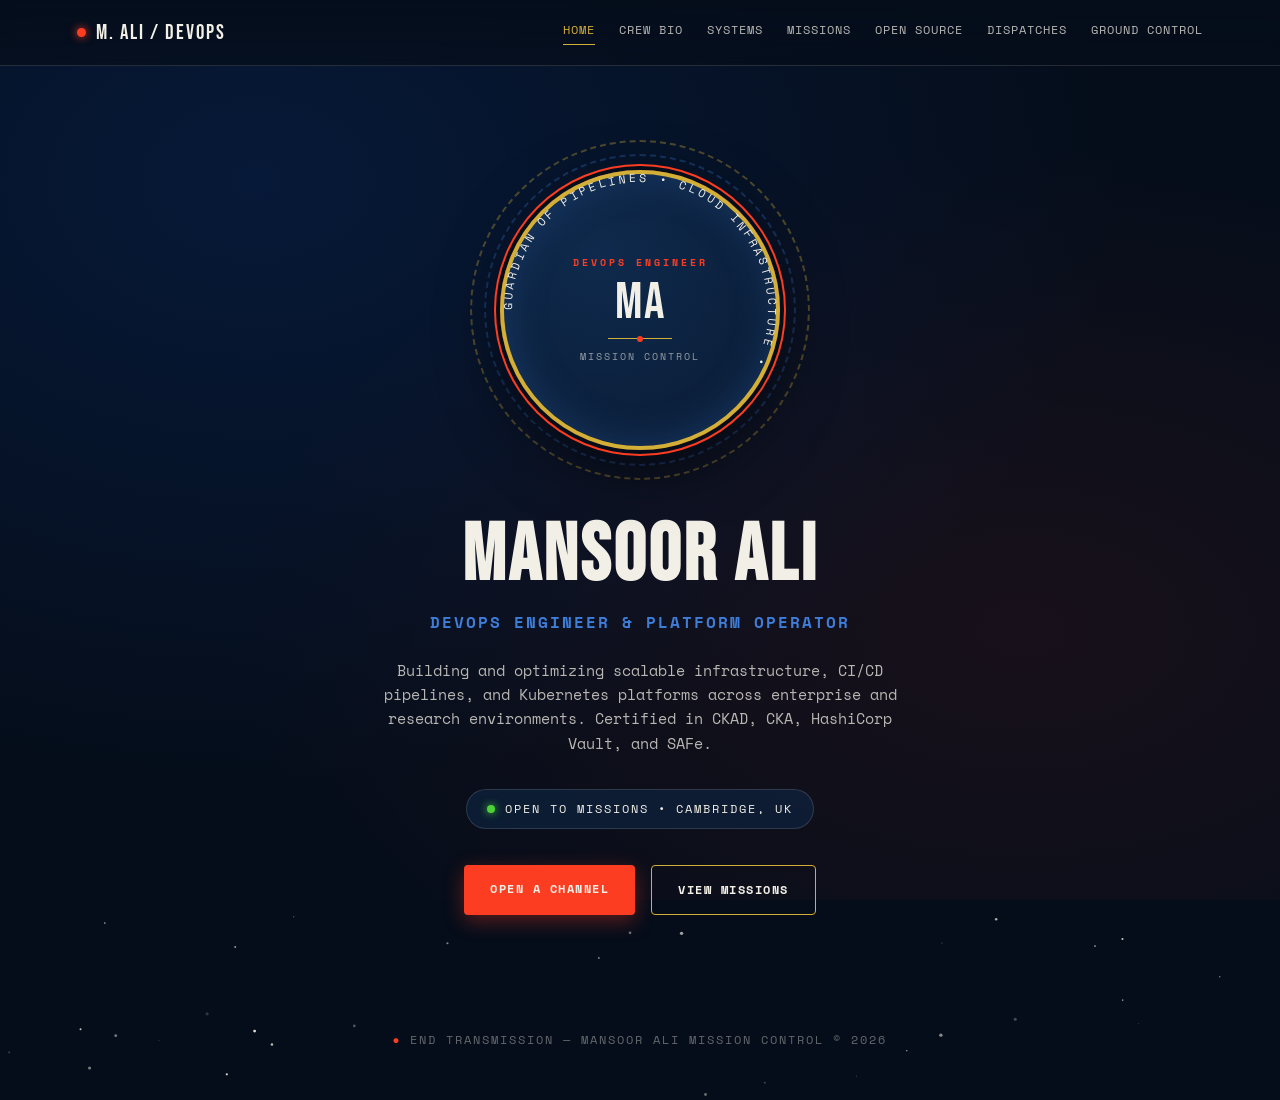
==== commit 7e4e1502: "Updated info - Profile enhancement" ====
--- a/index.html
+++ b/index.html
@@ -37,73 +37,37 @@
       <div class="patch-wrap">
         <div class="patch-ring"></div>
         <div class="patch-ring r2"></div>
+        <div class="patch-core">
+          <span class="role">DevOps Engineer</span>
+          <span class="initials">MA</span>
+          <span class="orbit-icon"></span>
+          <span class="designation">MISSION CONTROL</span>
+        </div>
         <svg class="patch-text" viewBox="0 0 340 340">
           <defs>
-            <path id="circlePath" d="M 170,170 m -128,0 a 128,128 0 1,1 256,0 a 128,128 0 1,1 -256,0" />
+            <path id="circlePath" d="M170,170 m-128,0 a128,128 0 1,1 256,0 a128,128 0 1,1 -256,0"></path>
           </defs>
           <text>
-            <textPath href="#circlePath" startOffset="2%">MANSOOR ALI &#8226; DEVOPS ENGINEER &#8226; EST. ORBIT 2014
-              &#8226;</textPath>
+            <textPath href="#circlePath">GUARDIAN OF PIPELINES &bull; CLOUD INFRASTRUCTURE &bull; </textPath>
           </text>
         </svg>
-        <div class="patch-core">
-          <span class="role">Mission Specialist</span>
-          <span class="initials">MA</span>
-          <span class="orbit-icon"></span>
-          <span class="designation">CALLSIGN: PIPELINE-1</span>
-        </div>
       </div>
 
       <h1>MANSOOR ALI</h1>
-      <div class="subtitle">DevOps Engineer &mdash; Infrastructure &amp; Reliability</div>
-      <p class="tagline">Placeholder bio: I design and operate the systems that keep software launches on schedule
-        &mdash; automating pipelines, hardening infrastructure, and keeping the dashboards green at 3am so no one else
-        has to look.</p>
+      <div class="subtitle">DevOps Engineer &amp; Platform Operator</div>
+      <p class="tagline">Building and optimizing scalable infrastructure, CI/CD pipelines, and Kubernetes platforms
+        across enterprise and research environments. Certified in CKAD, CKA, HashiCorp Vault, and SAFe.</p>
 
-      <div class="status-strip"><span class="led"></span> All Systems Nominal</div>
+      <div class="status-strip">
+        <span class="led"></span>
+        Open to Missions &bull; Cambridge, UK
+      </div>
 
       <div class="hero-ctas">
-        <a class="btn btn-primary" href="projects.html">View Missions</a>
-        <a class="btn btn-outline" href="contact.html">Open Comms</a>
+        <a class="btn btn-primary" href="contact.html">Open a Channel</a>
+        <a class="btn btn-outline" href="projects.html">View Missions</a>
       </div>
     </header>
-
-    <section>
-      <div class="eyebrow">Navigation Console</div>
-      <h2 class="section-title">EXPLORE THE ARCHIVE</h2>
-      <div class="systems-grid">
-        <a href="about.html" class="system-panel" style="text-decoration:none;">
-          <h3>Crew Bio</h3>
-          <span class="sys-status">&#9679; About Me</span>
-          <p style="font-size:0.85rem; color:rgba(242,239,230,0.75);">Background, experience, and mission history.</p>
-        </a>
-        <a href="skills.html" class="system-panel" style="text-decoration:none;">
-          <h3>Onboard Systems</h3>
-          <span class="sys-status">&#9679; Skills &amp; Certs</span>
-          <p style="font-size:0.85rem; color:rgba(242,239,230,0.75);">Tooling, platforms, and certifications.</p>
-        </a>
-        <a href="projects.html" class="system-panel" style="text-decoration:none;">
-          <h3>Mission Log</h3>
-          <span class="sys-status">&#9679; Featured Work</span>
-          <p style="font-size:0.85rem; color:rgba(242,239,230,0.75);">Projects shipped and lessons learned.</p>
-        </a>
-        <a href="opensource.html" class="system-panel" style="text-decoration:none;">
-          <h3>Open Frequencies</h3>
-          <span class="sys-status">&#9679; Open Source</span>
-          <p style="font-size:0.85rem; color:rgba(242,239,230,0.75);">Public repos and community contributions.</p>
-        </a>
-        <a href="blog.html" class="system-panel" style="text-decoration:none;">
-          <h3>Dispatches</h3>
-          <span class="sys-status">&#9679; Articles &amp; Writing</span>
-          <p style="font-size:0.85rem; color:rgba(242,239,230,0.75);">Notes from Medium and elsewhere.</p>
-        </a>
-        <a href="contact.html" class="system-panel" style="text-decoration:none;">
-          <h3>Ground Control</h3>
-          <span class="sys-status">&#9679; Get In Touch</span>
-          <p style="font-size:0.85rem; color:rgba(242,239,230,0.75);">Email, socials, and open channels.</p>
-        </a>
-      </div>
-    </section>
 
     <footer><span class="blink">&#9679;</span> END TRANSMISSION &mdash; MANSOOR ALI MISSION CONTROL &copy; 2026</footer>
 
